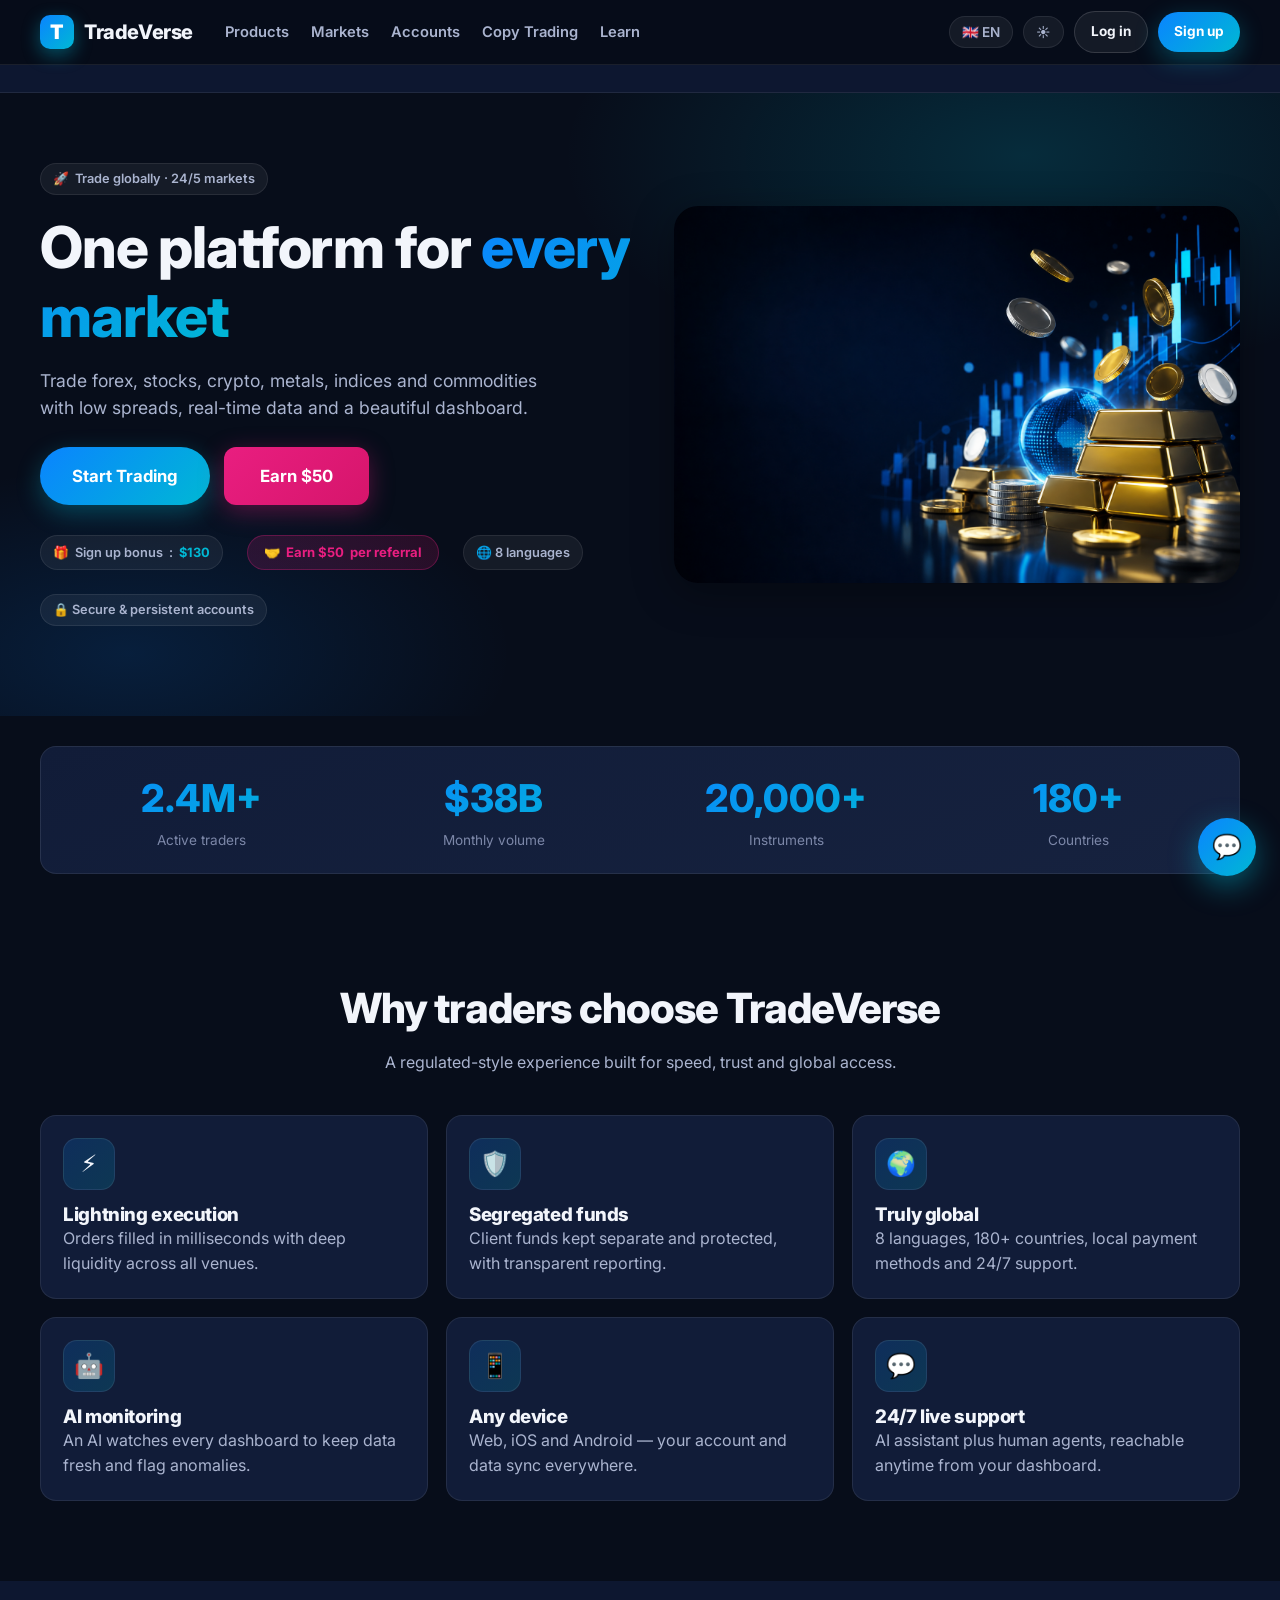
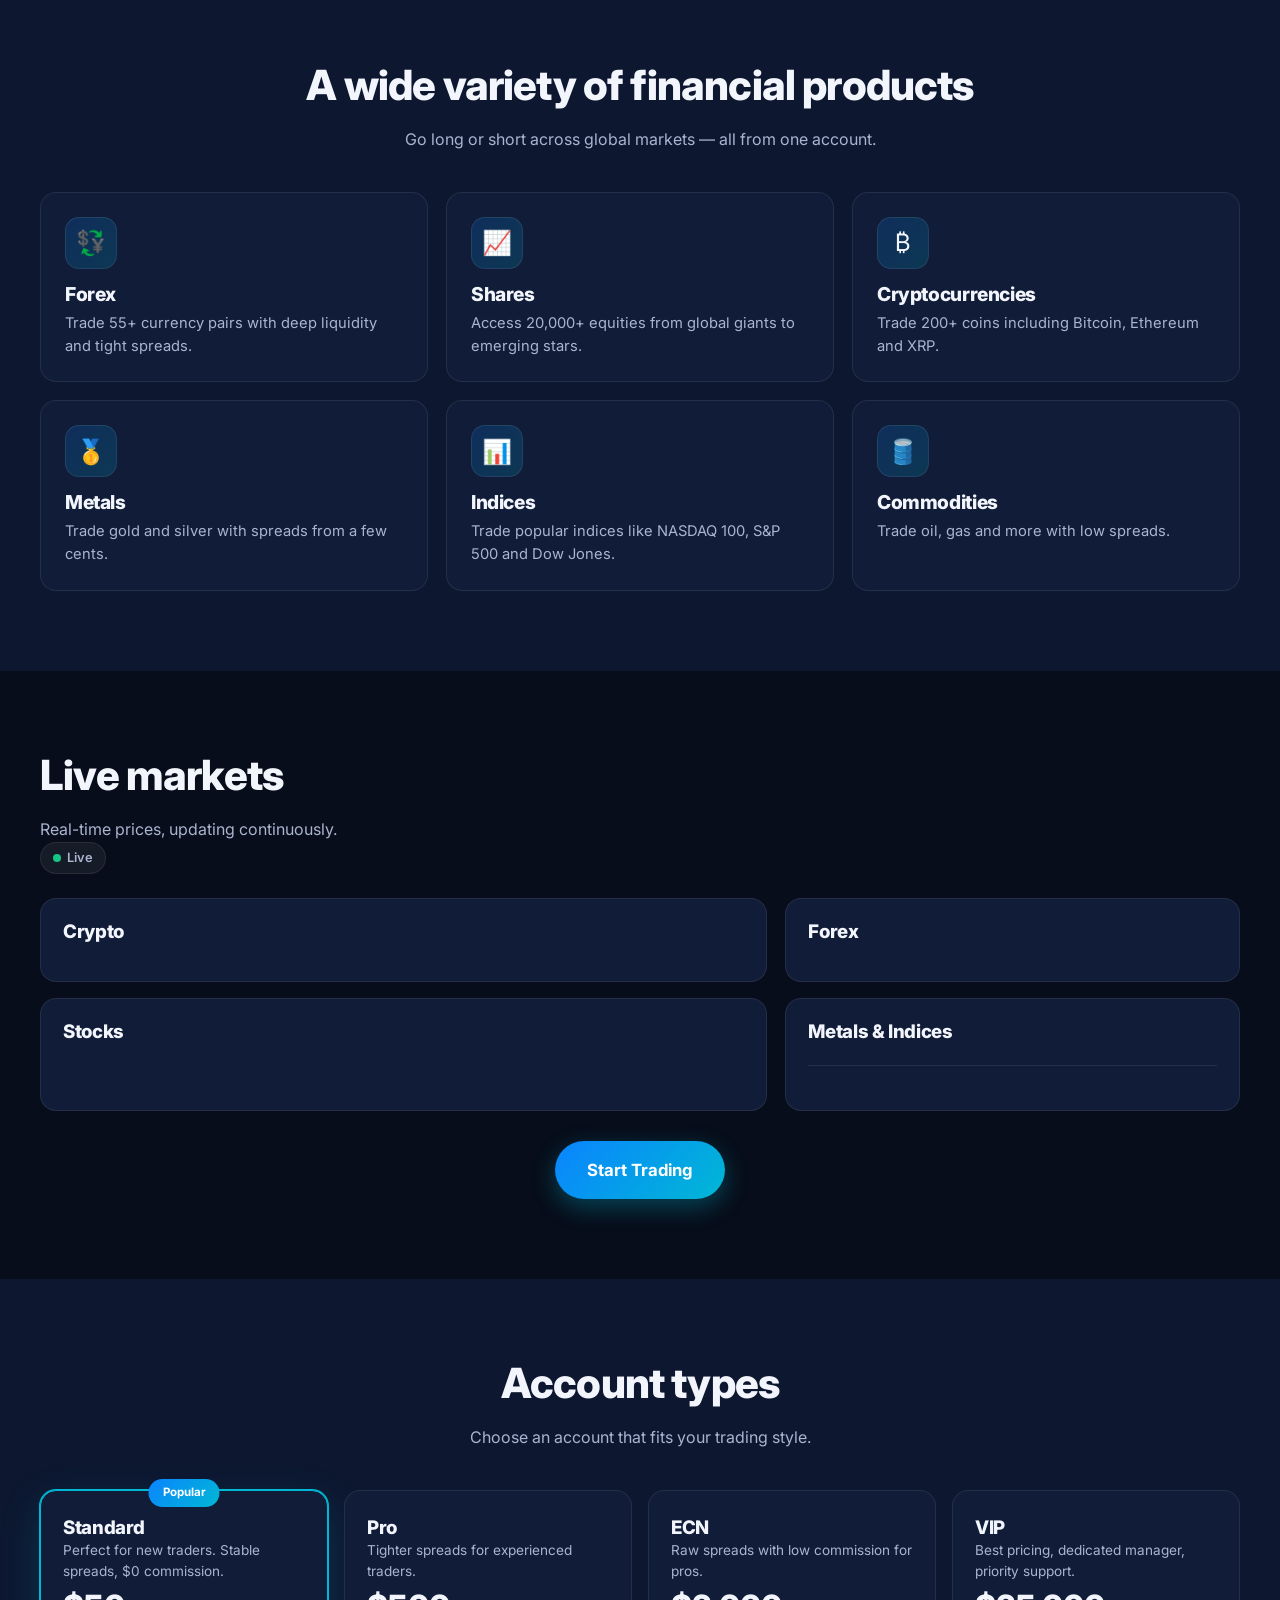
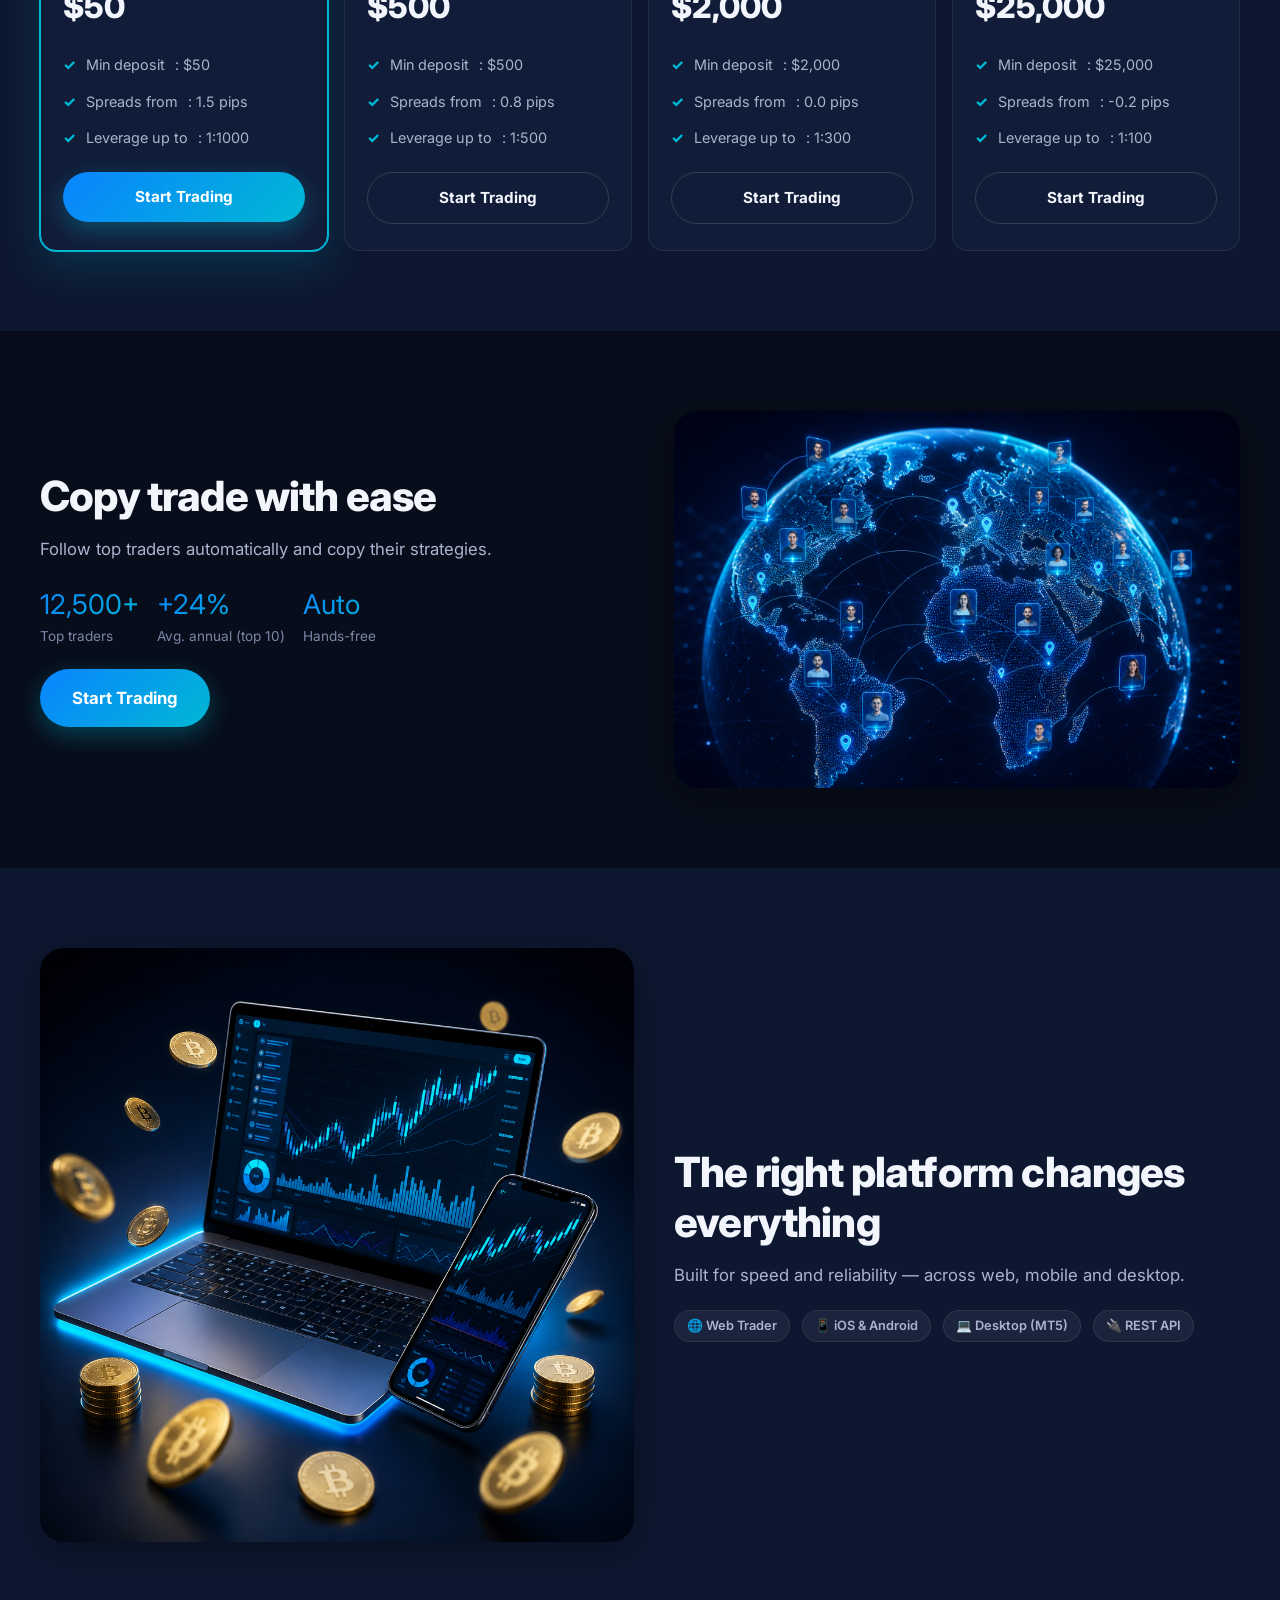
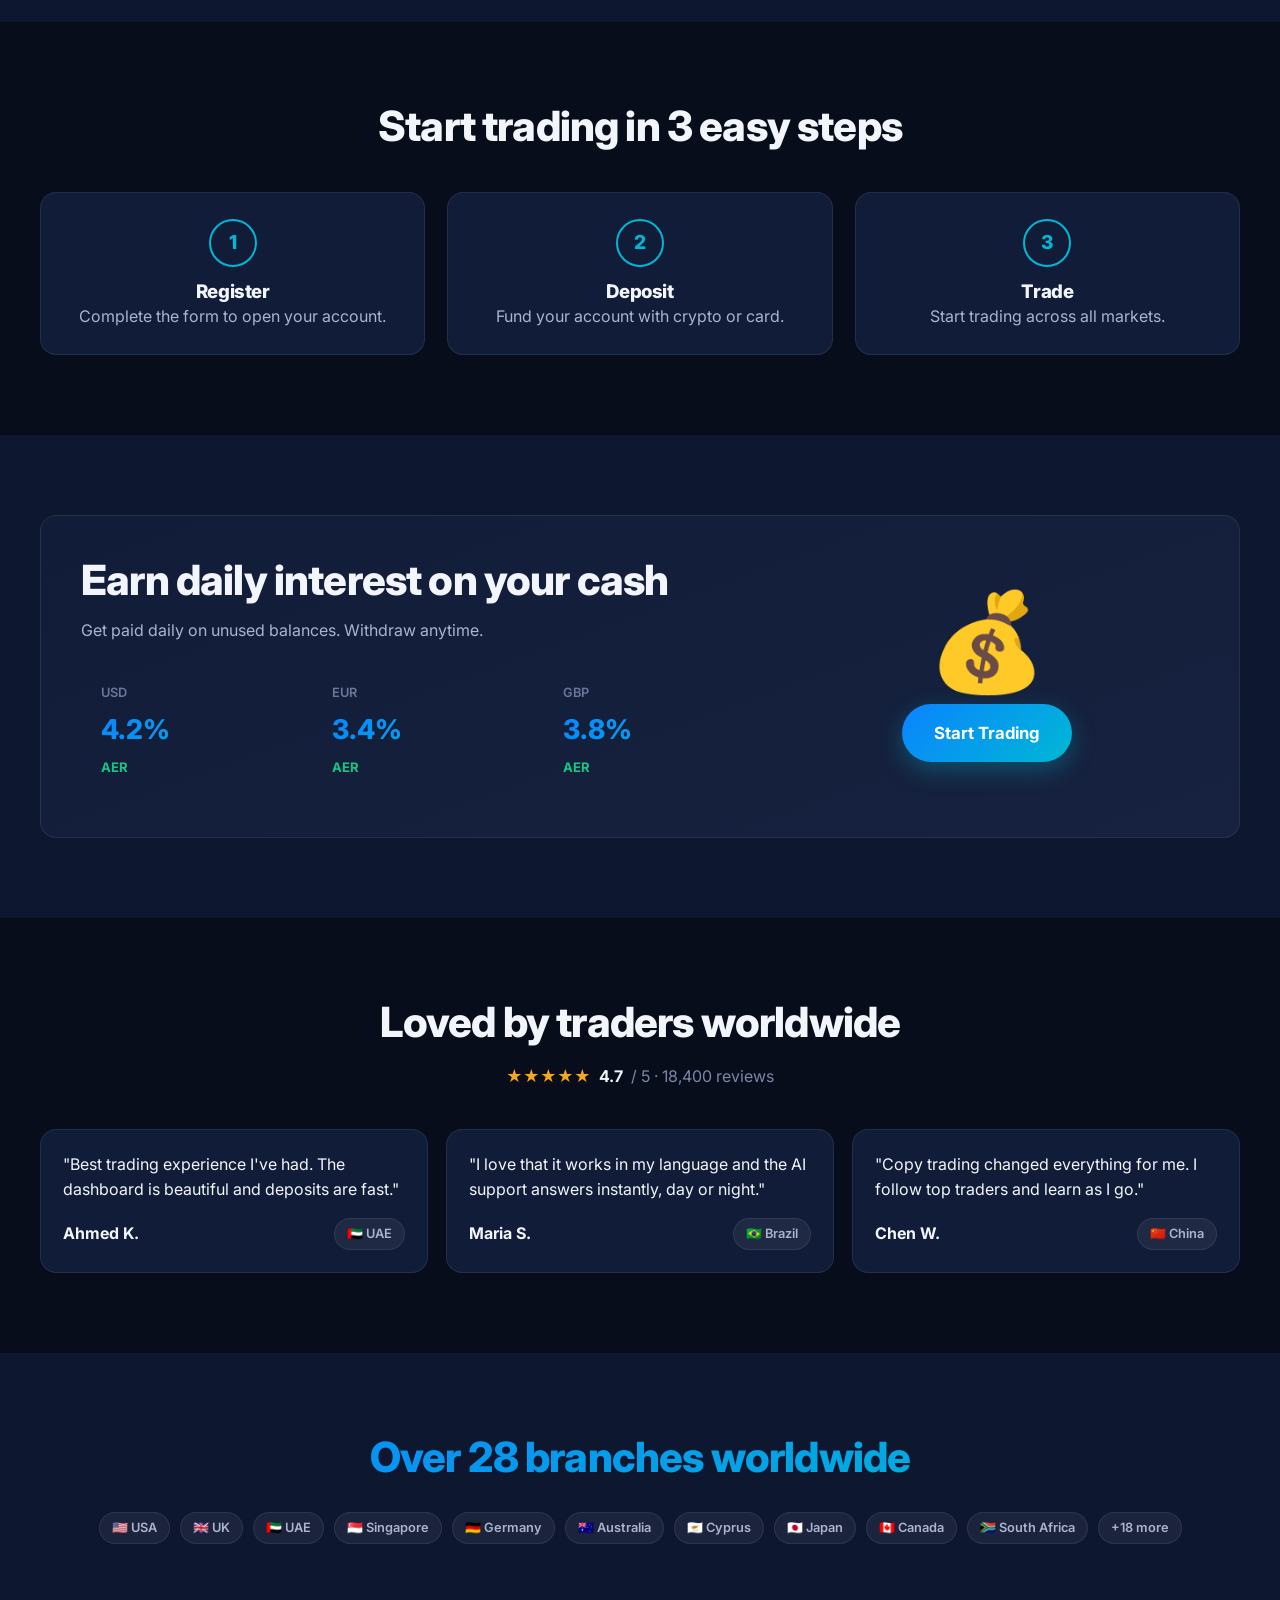
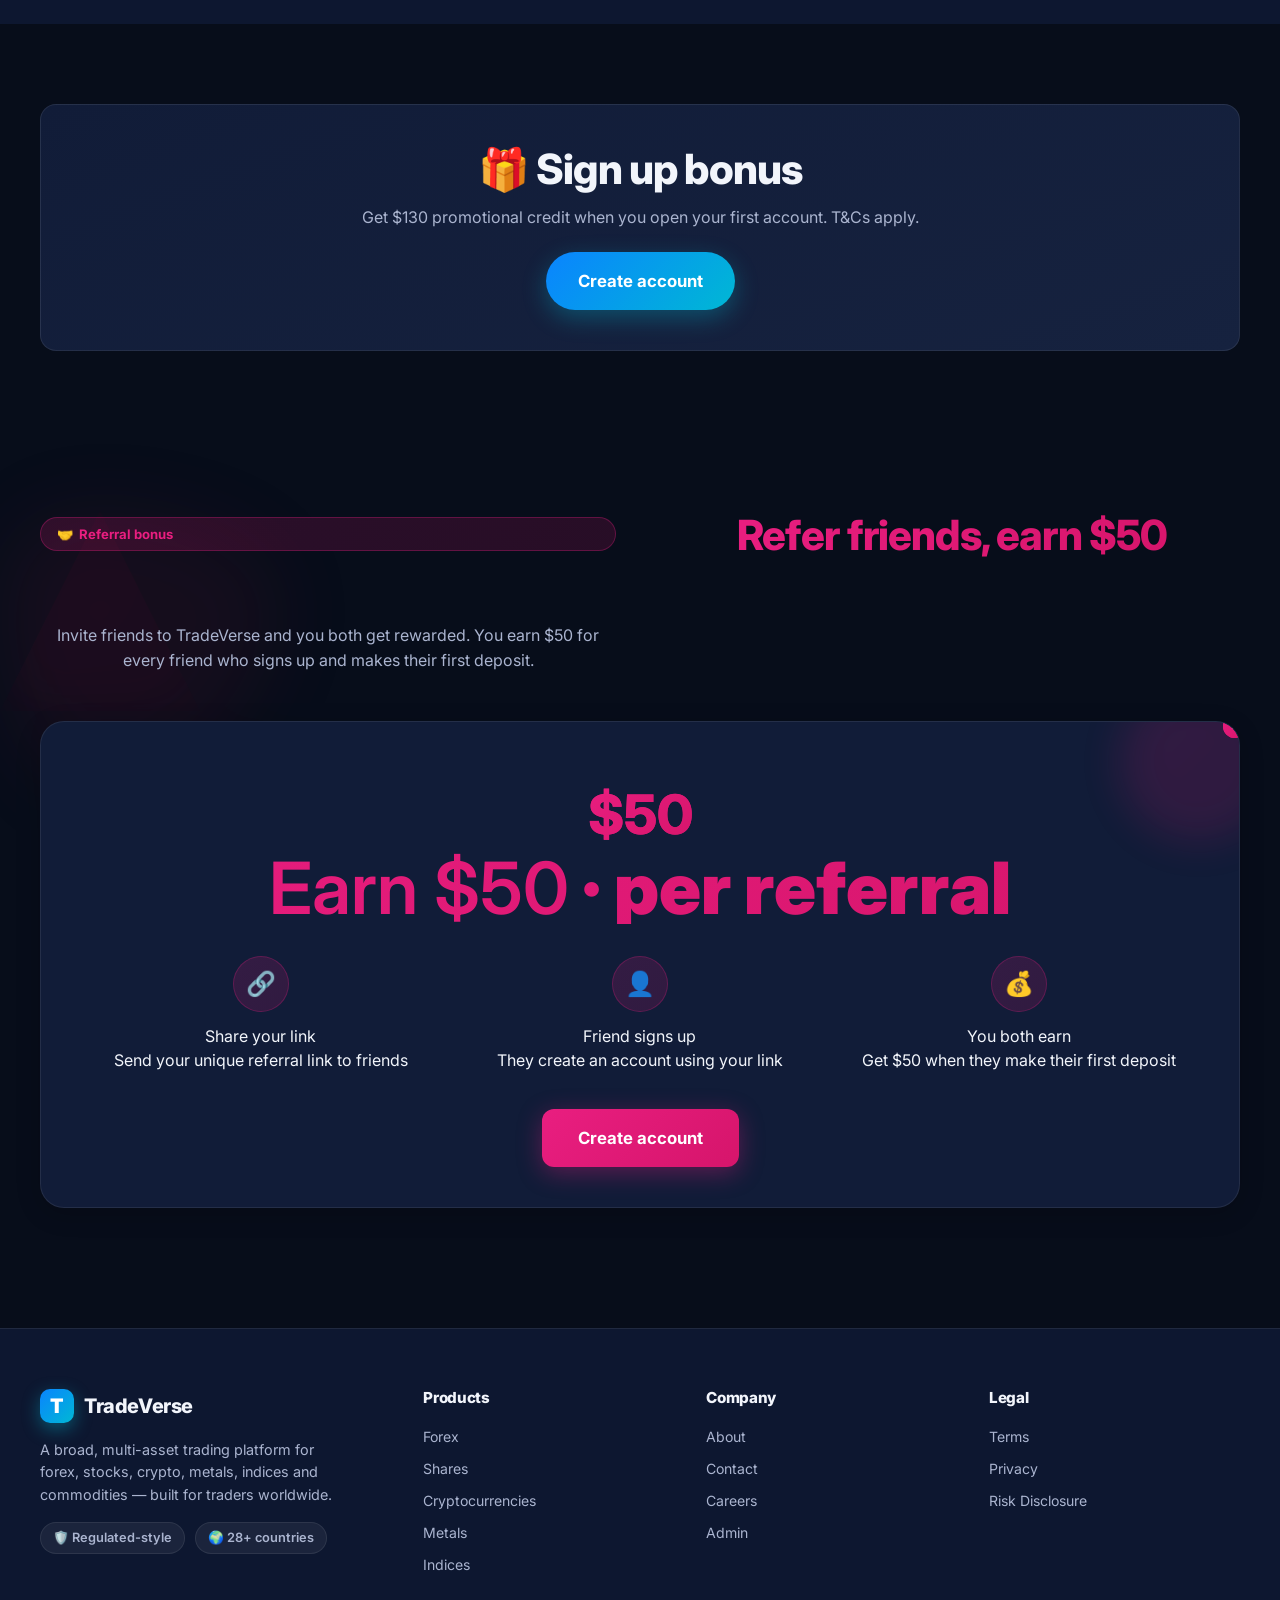
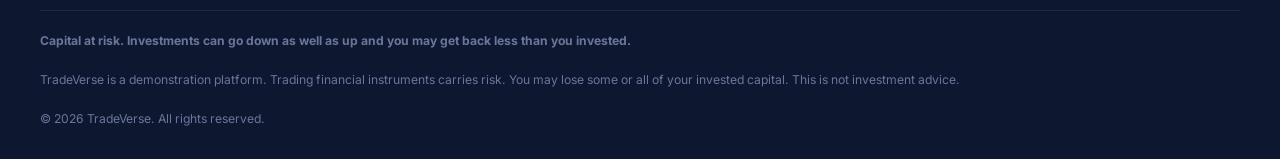
==== index.html @ 34b25c46 "Initial commit: TradeVerse trading & investment platform - Multi-asset trading platform: Forex, Stoc" ====
<!DOCTYPE html>
<html lang="en" data-theme="dark">
<head>
<meta charset="UTF-8">
<meta name="viewport" content="width=device-width, initial-scale=1.0">
<title>TradeVerse — Trade Forex, Stocks, Crypto & More Worldwide</title>
<meta name="description" content="TradeVerse is a broad multi-asset trading platform: forex, stocks, crypto, metals, indices and commodities. Low spreads, real-time data, multi-language, global access.">
<link rel="preconnect" href="https://fonts.googleapis.com">
<link href="https://fonts.googleapis.com/css2?family=Inter:wght@400;600;700;800&display=swap" rel="stylesheet">
<link rel="stylesheet" href="css/theme.css">
<script src="https://sites.super.myninja.ai/_assets/ninja-daytona-script.js"></script>
</head>
<body>
<div id="nav"></div>
<div id="ticker"></div>

<!-- HERO -->
<section class="hero">
  <div class="hero-bg-glow"></div>
  <div class="container hero-grid">
    <div class="fade-up">
      <span class="chip mb" style="margin-bottom:18px">🚀 <span data-i18n="hero_badge">Trade globally · 24/5 markets</span></span>
      <h1 class="h1" style="margin-bottom:16px"><span data-i18n="hero_title">One platform for</span> <span class="grad-text" data-i18n="hero_title2">every market</span></h1>
      <p class="text-2" style="font-size:1.1rem;max-width:520px;margin-bottom:26px" data-i18n="hero_sub">Trade forex, stocks, crypto, metals, indices and commodities with low spreads, real-time data and a beautiful dashboard.</p>
      <div class="flex gap" style="gap:14px;flex-wrap:wrap">
        <a href="signup.html" class="btn btn-primary btn-lg" data-i18n="hero_cta">Start Trading</a>
        <a href="#referral" class="btn btn-pink btn-lg" data-i18n="ref_earn">Earn $50</a>
      </div>
      <div class="flex gap mt-lg" style="gap:24px;flex-wrap:wrap">
        <span class="chip">🎁 <span data-i18n="signup_bonus">Sign up bonus</span>: <strong class="accent">$130</strong></span>
        <span class="pink-chip">🤝 <span data-i18n="ref_earn">Earn $50</span> <span data-i18n="ref_per_referral">per referral</span></span>
        <span class="chip">🌐 8 languages</span>
        <span class="chip">🔒 Secure & persistent accounts</span>
      </div>
    </div>
    <div class="hero-img fade-up"><img src="assets/images/hero-3d.png" alt="TradeVerse 3D financial assets"></div>
  </div>
</section>

<!-- STATS -->
<section style="padding:30px 0">
  <div class="container">
    <div class="card card-grad stat-strip">
      <div class="stat"><div class="num grad-text">2.4M+</div><div class="lbl" data-i18n="stat_users">Active traders</div></div>
      <div class="stat"><div class="num grad-text">$38B</div><div class="lbl" data-i18n="stat_volume">Monthly volume</div></div>
      <div class="stat"><div class="num grad-text">20,000+</div><div class="lbl" data-i18n="stat_pairs">Instruments</div></div>
      <div class="stat"><div class="num grad-text">180+</div><div class="lbl" data-i18n="stat_countries">Countries</div></div>
    </div>
  </div>
</section>

<!-- WHY -->
<section class="section" id="why">
  <div class="container">
    <div class="center mb" style="margin-bottom:40px">
      <h2 class="h2" data-i18n="why_title">Why traders choose TradeVerse</h2>
      <p class="text-2 mt" data-i18n="why_sub">A regulated-style experience built for speed, trust and global access.</p>
    </div>
    <div class="products">
      <div class="card card-hover"><div class="product-icon">⚡</div><h3>Lightning execution</h3><p class="text-2">Orders filled in milliseconds with deep liquidity across all venues.</p></div>
      <div class="card card-hover"><div class="product-icon">🛡️</div><h3>Segregated funds</h3><p class="text-2">Client funds kept separate and protected, with transparent reporting.</p></div>
      <div class="card card-hover"><div class="product-icon">🌍</div><h3>Truly global</h3><p class="text-2">8 languages, 180+ countries, local payment methods and 24/7 support.</p></div>
      <div class="card card-hover"><div class="product-icon">🤖</div><h3>AI monitoring</h3><p class="text-2">An AI watches every dashboard to keep data fresh and flag anomalies.</p></div>
      <div class="card card-hover"><div class="product-icon">📱</div><h3>Any device</h3><p class="text-2">Web, iOS and Android — your account and data sync everywhere.</p></div>
      <div class="card card-hover"><div class="product-icon">💬</div><h3>24/7 live support</h3><p class="text-2">AI assistant plus human agents, reachable anytime from your dashboard.</p></div>
    </div>
  </div>
</section>

<!-- PRODUCTS -->
<section class="section" id="products" style="background:var(--bg-2)">
  <div class="container">
    <div class="center mb" style="margin-bottom:40px">
      <h2 class="h2" data-i18n="p_title">A wide variety of financial products</h2>
      <p class="text-2 mt" data-i18n="p_sub">Go long or short across global markets — all from one account.</p>
    </div>
    <div class="products">
      <div class="card product-card card-hover"><div class="product-icon">💱</div><h3 data-i18n="p_forex">Forex</h3><p class="text-2" data-i18n="p_forex_d">Trade 55+ currency pairs with deep liquidity and tight spreads.</p></div>
      <div class="card product-card card-hover"><div class="product-icon">📈</div><h3 data-i18n="p_stocks">Shares</h3><p class="text-2" data-i18n="p_stocks_d">Access 20,000+ equities from global giants to emerging stars.</p></div>
      <div class="card product-card card-hover"><div class="product-icon">₿</div><h3 data-i18n="p_crypto">Cryptocurrencies</h3><p class="text-2" data-i18n="p_crypto_d">Trade 200+ coins including Bitcoin, Ethereum and XRP.</p></div>
      <div class="card product-card card-hover"><div class="product-icon">🥇</div><h3 data-i18n="p_metals">Metals</h3><p class="text-2" data-i18n="p_metals_d">Trade gold and silver with spreads from a few cents.</p></div>
      <div class="card product-card card-hover"><div class="product-icon">📊</div><h3 data-i18n="p_indices">Indices</h3><p class="text-2" data-i18n="p_indices_d">Trade popular indices like NASDAQ 100, S&P 500 and Dow Jones.</p></div>
      <div class="card product-card card-hover"><div class="product-icon">🛢️</div><h3 data-i18n="p_commodities">Commodities</h3><p class="text-2" data-i18n="p_commodities_d">Trade oil, gas and more with low spreads.</p></div>
    </div>
  </div>
</section>

<!-- MARKETS (live watch) -->
<section class="section" id="markets">
  <div class="container">
    <div class="between mb" style="margin-bottom:24px">
      <div><h2 class="h2">Live markets</h2><p class="text-2 mt">Real-time prices, updating continuously.</p></div>
      <span class="chip"><span class="dot dot-up"></span> Live</span>
    </div>
    <div class="dash-grid-2">
      <div class="card">
        <h3 class="mb">Crypto</h3>
        <div data-watch="crypto"></div>
      </div>
      <div class="card">
        <h3 class="mb">Forex</h3>
        <div data-watch="forex"></div>
      </div>
    </div>
    <div class="dash-grid-2 mt">
      <div class="card">
        <h3 class="mb">Stocks</h3>
        <div data-watch="stocks"></div>
      </div>
      <div class="card">
        <h3 class="mb">Metals & Indices</h3>
        <div data-watch="metals"></div>
        <div class="divider"></div>
        <div data-watch="indices"></div>
      </div>
    </div>
    <div class="center mt-lg"><a href="signup.html" class="btn btn-primary btn-lg" data-i18n="hero_cta">Start Trading</a></div>
  </div>
</section>

<!-- ACCOUNTS -->
<section class="section" id="accounts" style="background:var(--bg-2)">
  <div class="container">
    <div class="center mb" style="margin-bottom:40px">
      <h2 class="h2" data-i18n="acct_title">Account types</h2>
      <p class="text-2 mt" data-i18n="acct_sub">Choose an account that fits your trading style.</p>
    </div>
    <div class="acct-grid">
      <div class="card acct-card feat">
        <div class="acct-tag">Popular</div>
        <h3 data-i18n="acct_std">Standard</h3>
        <p class="text-2" style="font-size:.85rem" data-i18n="acct_std_d">Perfect for new traders. Stable spreads, $0 commission.</p>
        <div class="price">$50</div>
        <ul>
          <li><span data-i18n="acct_min">Min deposit</span>: $50</li>
          <li><span data-i18n="acct_spread">Spreads from</span>: 1.5 pips</li>
          <li><span data-i18n="acct_leverage">Leverage up to</span>: 1:1000</li>
        </ul>
        <a href="signup.html" class="btn btn-primary btn-block" data-i18n="hero_cta">Start Trading</a>
      </div>
      <div class="card acct-card">
        <h3 data-i18n="acct_pro">Pro</h3>
        <p class="text-2" style="font-size:.85rem" data-i18n="acct_pro_d">Tighter spreads for experienced traders.</p>
        <div class="price">$500</div>
        <ul>
          <li><span data-i18n="acct_min">Min deposit</span>: $500</li>
          <li><span data-i18n="acct_spread">Spreads from</span>: 0.8 pips</li>
          <li><span data-i18n="acct_leverage">Leverage up to</span>: 1:500</li>
        </ul>
        <a href="signup.html" class="btn btn-outline btn-block" data-i18n="hero_cta">Start Trading</a>
      </div>
      <div class="card acct-card">
        <h3 data-i18n="acct_ecn">ECN</h3>
        <p class="text-2" style="font-size:.85rem" data-i18n="acct_ecn_d">Raw spreads with low commission for pros.</p>
        <div class="price">$2,000</div>
        <ul>
          <li><span data-i18n="acct_min">Min deposit</span>: $2,000</li>
          <li><span data-i18n="acct_spread">Spreads from</span>: 0.0 pips</li>
          <li><span data-i18n="acct_leverage">Leverage up to</span>: 1:300</li>
        </ul>
        <a href="signup.html" class="btn btn-outline btn-block" data-i18n="hero_cta">Start Trading</a>
      </div>
      <div class="card acct-card">
        <h3 data-i18n="acct_vip">VIP</h3>
        <p class="text-2" style="font-size:.85rem" data-i18n="acct_vip_d">Best pricing, dedicated manager, priority support.</p>
        <div class="price">$25,000</div>
        <ul>
          <li><span data-i18n="acct_min">Min deposit</span>: $25,000</li>
          <li><span data-i18n="acct_spread">Spreads from</span>: -0.2 pips</li>
          <li><span data-i18n="acct_leverage">Leverage up to</span>: 1:100</li>
        </ul>
        <a href="signup.html" class="btn btn-outline btn-block" data-i18n="hero_cta">Start Trading</a>
      </div>
    </div>
  </div>
</section>

<!-- COPY TRADING -->
<section class="section" id="copy">
  <div class="container hero-grid" style="align-items:center">
    <div class="fade-up">
      <h2 class="h2" style="margin-bottom:14px"><span data-i18n="copy_title">Copy trade with ease</span></h2>
      <p class="text-2" style="font-size:1.05rem;margin-bottom:22px" data-i18n="copy_sub">Follow top traders automatically and copy their strategies.</p>
      <div class="flex gap" style="gap:18px;flex-wrap:wrap;margin-bottom:22px">
        <div><div class="h3 grad-text">12,500+</div><div class="muted" style="font-size:.85rem">Top traders</div></div>
        <div><div class="h3 grad-text">+24%</div><div class="muted" style="font-size:.85rem">Avg. annual (top 10)</div></div>
        <div><div class="h3 grad-text">Auto</div><div class="muted" style="font-size:.85rem">Hands-free</div></div>
      </div>
      <a href="signup.html" class="btn btn-primary btn-lg" data-i18n="hero_cta">Start Trading</a>
    </div>
    <div class="hero-img fade-up"><img src="assets/images/globe-3d.png" alt="Copy trading worldwide"></div>
  </div>
</section>

<!-- PLATFORMS -->
<section class="section" style="background:var(--bg-2)">
  <div class="container hero-grid" style="align-items:center">
    <div class="hero-img"><img src="assets/images/platforms-3d.png" alt="Platforms"></div>
    <div class="fade-up">
      <h2 class="h2" style="margin-bottom:14px"><span data-i18n="plat_title">The right platform changes everything</span></h2>
      <p class="text-2" style="font-size:1.05rem;margin-bottom:22px" data-i18n="plat_sub">Built for speed and reliability — across web, mobile and desktop.</p>
      <div class="flex gap" style="gap:12px;flex-wrap:wrap">
        <span class="chip">🌐 Web Trader</span>
        <span class="chip">📱 iOS & Android</span>
        <span class="chip">💻 Desktop (MT5)</span>
        <span class="chip">🔌 REST API</span>
      </div>
    </div>
  </div>
</section>

<!-- STEPS -->
<section class="section" id="learn">
  <div class="container">
    <div class="center mb" style="margin-bottom:40px">
      <h2 class="h2"><span data-i18n="steps_title">Start trading in 3 easy steps</span></h2>
    </div>
    <div class="steps">
      <div class="card step"><div class="step-num">1</div><h3 data-i18n="step1">Register</h3><p class="text-2" data-i18n="step1_d">Complete the form to open your account.</p></div>
      <div class="card step"><div class="step-num">2</div><h3 data-i18n="step2">Deposit</h3><p class="text-2" data-i18n="step2_d">Fund your account with crypto or card.</p></div>
      <div class="card step"><div class="step-num">3</div><h3 data-i18n="step3">Trade</h3><p class="text-2" data-i18n="step3_d">Start trading across all markets.</p></div>
    </div>
  </div>
</section>

<!-- EARN -->
<section class="section" style="background:var(--bg-2)">
  <div class="container">
    <div class="card card-grad" style="padding:40px">
      <div class="dash-grid-2" style="align-items:center">
        <div>
          <h2 class="h2" style="margin-bottom:12px" data-i18n="earn_title">Earn daily interest on your cash</h2>
          <p class="text-2" style="margin-bottom:20px" data-i18n="earn_sub">Get paid daily on unused balances. Withdraw anytime.</p>
          <div class="kpi-grid" style="grid-template-columns:repeat(3,1fr)">
            <div class="kpi"><div class="lbl">USD</div><div class="val grad-text">4.2%</div><div class="chg badge-up">AER</div></div>
            <div class="kpi"><div class="lbl">EUR</div><div class="val grad-text">3.4%</div><div class="chg badge-up">AER</div></div>
            <div class="kpi"><div class="lbl">GBP</div><div class="val grad-text">3.8%</div><div class="chg badge-up">AER</div></div>
          </div>
        </div>
        <div style="text-align:center"><div style="font-size:6rem;line-height:1">💰</div><a href="signup.html" class="btn btn-primary btn-lg mt" data-i18n="hero_cta">Start Trading</a></div>
      </div>
    </div>
  </div>
</section>

<!-- TESTIMONIALS -->
<section class="section">
  <div class="container">
    <div class="center mb" style="margin-bottom:40px">
      <h2 class="h2" data-i18n="testi_title">Loved by traders worldwide</h2>
      <div class="mt flex gap" style="gap:8px;justify-content:center"><span style="color:var(--warn)">★★★★★</span><strong>4.7</strong><span class="muted">/ 5 · 18,400 reviews</span></div>
    </div>
    <div class="products">
      <div class="card"><p>"Best trading experience I've had. The dashboard is beautiful and deposits are fast."</p><div class="flex between mt"><strong>Ahmed K.</strong><span class="chip">🇦🇪 UAE</span></div></div>
      <div class="card"><p>"I love that it works in my language and the AI support answers instantly, day or night."</p><div class="flex between mt"><strong>Maria S.</strong><span class="chip">🇧🇷 Brazil</span></div></div>
      <div class="card"><p>"Copy trading changed everything for me. I follow top traders and learn as I go."</p><div class="flex between mt"><strong>Chen W.</strong><span class="chip">🇨🇳 China</span></div></div>
    </div>
  </div>
</section>

<!-- GLOBAL -->
<section class="section" style="background:var(--bg-2);text-align:center">
  <div class="container">
    <h2 class="h2 grad-text" data-i18n="global_title">Over 28 branches worldwide</h2>
    <div class="flex gap mt-lg" style="gap:10px;justify-content:center;flex-wrap:wrap">
      <span class="chip">🇺🇸 USA</span><span class="chip">🇬🇧 UK</span><span class="chip">🇦🇪 UAE</span><span class="chip">🇸🇬 Singapore</span><span class="chip">🇩🇪 Germany</span><span class="chip">🇦🇺 Australia</span><span class="chip">🇨🇾 Cyprus</span><span class="chip">🇯🇵 Japan</span><span class="chip">🇨🇦 Canada</span><span class="chip">🇿🇦 South Africa</span><span class="chip">+18 more</span>
    </div>
  </div>
</section>

<!-- BONUS BANNER -->
<section class="section">
  <div class="container">
    <div class="card card-grad" style="padding:40px;text-align:center">
      <h2 class="h2" style="margin-bottom:10px">🎁 <span data-i18n="signup_bonus">Sign up bonus</span></h2>
      <p class="text-2" style="max-width:560px;margin:0 auto 22px" data-i18n="bonus_desc">Get $130 promotional credit when you open your first account. T&Cs apply.</p>
      <a href="signup.html" class="btn btn-primary btn-lg" data-i18n="signup_btn">Create account</a>
    </div>
  </div>
</section>

<!-- REFERRAL PROGRAM ($50 bonus) -->
<section class="section referral-section" id="referral">
  <div class="maroon-shape"></div>
  <div class="maroon-shape-2"></div>
  <div class="container" style="position:relative;z-index:2">
    <div class="referral-hero" style="text-align:center;margin-bottom:48px">
      <span class="pink-chip mb" style="margin-bottom:18px">🤝 <span data-i18n="ref_bonus">Referral bonus</span></span>
      <h2 class="h2" style="margin-bottom:14px"><span class="pink-grad-text" data-i18n="ref_title">Refer friends, earn $50</span></h2>
      <p class="text-2" style="max-width:620px;margin:0 auto" data-i18n="ref_sub">Invite friends to TradeVerse and you both get rewarded. You earn $50 for every friend who signs up and makes their first deposit.</p>
    </div>

    <div class="referral-card-big pink-card">
      <div class="referral-amount">
        <span class="pink-grad-text" style="font-size:3.4rem;font-weight:800;line-height:1">$50</span>
        <div style="margin-top:8px"><span class="pink-text" style="font-weight:600" data-i18n="ref_earn">Earn $50</span> · <span data-i18n="ref_per_referral">per referral</span></div>
      </div>
      <div class="referral-steps">
        <div class="referral-step">
          <div class="referral-step-icon">🔗</div>
          <div class="referral-step-num">1</div>
          <div class="referral-step-title" data-i18n="ref_step1">Share your link</div>
          <div class="referral-step-desc" data-i18n="ref_step1d">Send your unique referral link to friends</div>
        </div>
        <div class="referral-step">
          <div class="referral-step-icon">👤</div>
          <div class="referral-step-num">2</div>
          <div class="referral-step-title" data-i18n="ref_step2">Friend signs up</div>
          <div class="referral-step-desc" data-i18n="ref_step2d">They create an account using your link</div>
        </div>
        <div class="referral-step">
          <div class="referral-step-icon">💰</div>
          <div class="referral-step-num">3</div>
          <div class="referral-step-title" data-i18n="ref_step3">You both earn</div>
          <div class="referral-step-desc" data-i18n="ref_step3d">Get $50 when they make their first deposit</div>
        </div>
      </div>
      <div style="text-align:center;margin-top:36px">
        <a href="signup.html" class="btn btn-pink btn-lg" data-i18n="signup_btn">Create account</a>
      </div>
    </div>
  </div>
</section>

<div id="footer"></div>
<div id="chat"></div>

<script src="js/i18n.js"></script>
<script src="js/store.js"></script>
<script src="js/market.js"></script>
<script src="js/components.js"></script>
<script>
document.getElementById('nav').innerHTML = navHTML();
document.getElementById('ticker').innerHTML = tickerHTML();
document.getElementById('footer').innerHTML = footerHTML();
document.getElementById('chat').innerHTML = chatWidgetHTML();
bootPage();
</script>
</body>
</html>
---- css/theme.css ----
/* =====================================================================
   TradeVerse — Global Theme & Design System
   Dual theme (dark navy / light), blue-cyan accents, fintech aesthetic
   ===================================================================== */

:root {
  /* Brand accent — primary cyan/blue */
  --accent: #00b8d4;
  --accent-2: #0a84ff;
  --accent-grad: linear-gradient(135deg, #0a84ff 0%, #00b8d4 100%);
  --accent-grad-soft: linear-gradient(135deg, rgba(10,132,255,.18), rgba(0,184,212,.18));

  /* Pink/magenta accent — OANDA TMS inspired */
  --pink: #e91e80;
  --pink-2: #d6156b;
  --pink-grad: linear-gradient(135deg, #e91e80 0%, #d6156b 100%);
  --pink-grad-soft: linear-gradient(135deg, rgba(233,30,128,.16), rgba(214,21,107,.16));

  /* Maroon/burgundy accent — geometric shapes inspired */
  --maroon: #8b1a3d;
  --maroon-2: #6d122e;
  --maroon-grad: linear-gradient(135deg, #8b1a3d 0%, #6d122e 100%);

  /* Status */
  --up: #16c784;
  --down: #ea3943;
  --warn: #f5a623;

  /* Radii & shadow */
  --r-sm: 10px;
  --r: 16px;
  --r-lg: 24px;
  --shadow: 0 10px 40px rgba(0,0,0,.35);
  --shadow-soft: 0 6px 24px rgba(0,0,0,.18);

  /* Font */
  --font: 'Inter', 'Segoe UI', system-ui, -apple-system, 'Helvetica Neue', Arial, sans-serif;
}

/* ---------- DARK (default) ---------- */
:root, [data-theme="dark"] {
  --bg: #070d1a;
  --bg-2: #0d1730;
  --bg-3: #131f3d;
  --card: #111c38;
  --card-2: #16223f;
  --elev: #1a2747;
  --border: rgba(255,255,255,.08);
  --border-2: rgba(255,255,255,.14);
  --text: #f2f5fb;
  --text-2: #aab4cf;
  --text-3: #6b769a;
  --muted: #7c87a8;
  --chip: rgba(255,255,255,.06);
  --glass: rgba(17,28,56,.7);
  --nav-bg: rgba(7,13,26,.82);
}

/* ---------- LIGHT ---------- */
[data-theme="light"] {
  --bg: #f4f7fc;
  --bg-2: #ffffff;
  --bg-3: #eef3fb;
  --card: #ffffff;
  --card-2: #f7faff;
  --elev: #ffffff;
  --border: rgba(15,23,42,.10);
  --border-2: rgba(15,23,42,.16);
  --text: #0b1a36;
  --text-2: #46587e;
  --text-3: #8190b0;
  --muted: #9aa7c4;
  --chip: rgba(15,23,42,.05);
  --glass: rgba(255,255,255,.8);
  --nav-bg: rgba(255,255,255,.85);
  --shadow: 0 10px 40px rgba(15,23,42,.12);
  --shadow-soft: 0 6px 20px rgba(15,23,42,.08);
}

* { box-sizing: border-box; margin: 0; padding: 0; }

html { scroll-behavior: smooth; }

body {
  font-family: var(--font);
  background: var(--bg);
  color: var(--text);
  line-height: 1.55;
  -webkit-font-smoothing: antialiased;
  transition: background .3s ease, color .3s ease;
  overflow-x: hidden;
}

a { color: inherit; text-decoration: none; }
img { max-width: 100%; display: block; }
button { font-family: inherit; cursor: pointer; border: none; background: none; color: inherit; }
input, select, textarea { font-family: inherit; }

/* ---------- Layout helpers ---------- */
.container { width: 100%; max-width: 1240px; margin: 0 auto; padding: 0 20px; }
.section { padding: 80px 0; }
.grid { display: grid; gap: 20px; }
.hidden { display: none !important; }
.center { text-align: center; }

/* ---------- Typography ---------- */
h1, h2, h3, h4 { line-height: 1.2; font-weight: 800; letter-spacing: -0.02em; }
.h1 { font-size: clamp(2.2rem, 5vw, 3.6rem); }
.h2 { font-size: clamp(1.8rem, 4vw, 2.6rem); }
.h3 { font-size: clamp(1.3rem, 2.5vw, 1.7rem); }
.muted { color: var(--muted); }
.text-2 { color: var(--text-2); }
.accent { color: var(--accent); }
.grad-text {
  background: var(--accent-grad);
  -webkit-background-clip: text; background-clip: text;
  -webkit-text-fill-color: transparent; color: transparent;
}

/* ---------- Buttons ---------- */
.btn {
  display: inline-flex; align-items: center; justify-content: center; gap: 8px;
  padding: 13px 24px; border-radius: 999px; font-weight: 700; font-size: .95rem;
  transition: transform .15s ease, box-shadow .2s ease, opacity .2s ease;
  white-space: nowrap;
}
.btn:active { transform: translateY(1px) scale(.99); }
.btn-primary { background: var(--accent-grad); color: #fff; box-shadow: 0 8px 24px rgba(0,184,212,.32); }
.btn-primary:hover { box-shadow: 0 10px 32px rgba(0,184,212,.5); }
.btn-ghost { background: var(--chip); color: var(--text); border: 1px solid var(--border-2); }
.btn-ghost:hover { background: var(--card-2); }
.btn-outline { background: transparent; color: var(--text); border: 1.5px solid var(--border-2); }
.btn-outline:hover { border-color: var(--accent); color: var(--accent); }
.btn-block { width: 100%; }
.btn-lg { padding: 16px 32px; font-size: 1.05rem; }
.btn-sm { padding: 9px 16px; font-size: .85rem; }

/* ---------- Cards ---------- */
.card {
  background: var(--card); border: 1px solid var(--border);
  border-radius: var(--r); padding: 22px;
  transition: transform .2s ease, border-color .2s ease, box-shadow .2s ease;
}
.card-hover:hover { transform: translateY(-4px); border-color: var(--border-2); box-shadow: var(--shadow); }
.card-grad { background: linear-gradient(160deg, var(--card), var(--card-2)); }

/* ---------- Chips / badges ---------- */
.chip {
  display: inline-flex; align-items: center; gap: 6px; padding: 5px 12px;
  border-radius: 999px; font-size: .8rem; font-weight: 600;
  background: var(--chip); border: 1px solid var(--border); color: var(--text-2);
}
.badge-up { color: var(--up); }
.badge-down { color: var(--down); }
.dot { width: 8px; height: 8px; border-radius: 50%; display: inline-block; }
.dot-up { background: var(--up); }
.dot-down { background: var(--down); }

/* ---------- Top nav ---------- */
.nav {
  position: sticky; top: 0; z-index: 100;
  background: var(--nav-bg); backdrop-filter: blur(14px);
  border-bottom: 1px solid var(--border);
}
.nav-inner { display: flex; align-items: center; gap: 18px; height: 64px; }
.brand { display: flex; align-items: center; gap: 10px; font-weight: 800; font-size: 1.25rem; letter-spacing: -.02em; }
.brand-mark {
  width: 34px; height: 34px; border-radius: 10px; background: var(--accent-grad);
  display: grid; place-items: center; color: #fff; font-weight: 900;
  box-shadow: 0 6px 18px rgba(0,184,212,.4);
}
.nav-links { display: flex; gap: 22px; margin-left: 14px; }
.nav-links a { color: var(--text-2); font-weight: 600; font-size: .92rem; transition: color .15s; }
.nav-links a:hover { color: var(--accent); }
.nav-right { margin-left: auto; display: flex; align-items: center; gap: 10px; }

/* selectors */
.selector {
  display: inline-flex; align-items: center; gap: 6px; padding: 7px 12px;
  border-radius: 999px; background: var(--chip); border: 1px solid var(--border);
  font-size: .85rem; font-weight: 600; color: var(--text-2); cursor: pointer;
}
.selector:hover { border-color: var(--border-2); }
.flag { width: 18px; height: 13px; border-radius: 2px; object-fit: cover; display: inline-block; }

/* theme toggle */
.toggle { width: 42px; height: 24px; border-radius: 999px; background: var(--chip); border: 1px solid var(--border); position: relative; transition: background .2s; }
.toggle::after { content: ''; position: absolute; top: 2px; left: 2px; width: 18px; height: 18px; border-radius: 50%; background: var(--accent-grad); transition: transform .2s; }
[data-theme="light"] .toggle::after { transform: translateX(18px); }

/* ---------- Live ticker ---------- */
.ticker-bar {
  background: var(--bg-2); border-bottom: 1px solid var(--border);
  overflow: hidden; white-space: nowrap; position: relative;
}
.ticker-track { display: inline-flex; gap: 36px; padding: 10px 0; animation: ticker 60s linear infinite; }
.ticker-item { display: inline-flex; align-items: center; gap: 8px; font-size: .82rem; font-weight: 600; color: var(--text-2); }
.ticker-item .sym { color: var(--text); }
@keyframes ticker { from { transform: translateX(0); } to { transform: translateX(-50%); } }

/* ---------- Hero ---------- */
.hero { position: relative; padding: 70px 0 90px; overflow: hidden; }
.hero-bg-glow {
  position: absolute; inset: 0; pointer-events: none;
  background: radial-gradient(60% 60% at 80% 10%, rgba(0,184,212,.18), transparent 60%),
              radial-gradient(50% 50% at 10% 90%, rgba(10,132,255,.15), transparent 60%);
}
.hero-grid { display: grid; grid-template-columns: 1.05fr 1fr; gap: 40px; align-items: center; }
.hero-img { position: relative; }
.hero-img img { border-radius: var(--r-lg); box-shadow: var(--shadow); }
@media (max-width: 880px) { .hero-grid { grid-template-columns: 1fr; } .hero-img { order: -1; } }

/* ---------- Stats strip ---------- */
.stat-strip { display: grid; grid-template-columns: repeat(4,1fr); gap: 16px; }
@media (max-width: 720px) { .stat-strip { grid-template-columns: repeat(2,1fr); } }
.stat { text-align: center; }
.stat .num { font-size: clamp(1.6rem,3vw,2.4rem); font-weight: 800; }
.stat .lbl { color: var(--muted); font-size: .85rem; margin-top: 2px; }

/* ---------- Products grid ---------- */
.products { display: grid; grid-template-columns: repeat(3,1fr); gap: 18px; }
@media (max-width: 900px) { .products { grid-template-columns: repeat(2,1fr); } }
@media (max-width: 600px) { .products { grid-template-columns: 1fr; } }
.product-card { padding: 24px; }
.product-icon { width: 52px; height: 52px; border-radius: 14px; display: grid; place-items: center; background: var(--accent-grad-soft); border: 1px solid var(--border); font-size: 1.5rem; margin-bottom: 14px; }
.product-card h3 { font-size: 1.2rem; margin-bottom: 6px; }
.product-card p { color: var(--text-2); font-size: .92rem; }

/* ---------- Account types ---------- */
.acct-grid { display: grid; grid-template-columns: repeat(4,1fr); gap: 16px; }
@media (max-width: 980px) { .acct-grid { grid-template-columns: repeat(2,1fr); } }
@media (max-width: 560px) { .acct-grid { grid-template-columns: 1fr; } }
.acct-card { padding: 26px 22px; position: relative; }
.acct-card.feat { border-color: var(--accent); box-shadow: 0 0 0 1px var(--accent), 0 14px 40px rgba(0,184,212,.18); }
.acct-card .price { font-size: 2rem; font-weight: 800; }
.acct-card ul { list-style: none; margin: 16px 0; }
.acct-card li { display: flex; gap: 10px; padding: 7px 0; color: var(--text-2); font-size: .9rem; }
.acct-card li::before { content: '✓'; color: var(--accent); font-weight: 800; }
.acct-tag { position: absolute; top: -12px; left: 50%; transform: translateX(-50%); background: var(--accent-grad); color: #fff; font-size: .72rem; font-weight: 700; padding: 5px 14px; border-radius: 999px; }

/* ---------- Steps ---------- */
.steps { display: grid; grid-template-columns: repeat(3,1fr); gap: 22px; }
@media (max-width: 800px) { .steps { grid-template-columns: 1fr; } }
.step { text-align: center; padding: 26px; }
.step-num { width: 48px; height: 48px; margin: 0 auto 14px; border-radius: 50%; border: 2px solid var(--accent); color: var(--accent); font-weight: 800; font-size: 1.2rem; display: grid; place-items: center; }

/* ---------- Footer ---------- */
.footer { background: var(--bg-2); border-top: 1px solid var(--border); padding: 60px 0 30px; margin-top: 40px; }
.footer-grid { display: grid; grid-template-columns: 1.4fr repeat(3,1fr); gap: 32px; }
@media (max-width: 820px) { .footer-grid { grid-template-columns: 1fr 1fr; } }
@media (max-width: 520px) { .footer-grid { grid-template-columns: 1fr; } }
.footer h4 { font-size: .95rem; margin-bottom: 14px; }
.footer a { display: block; color: var(--text-2); font-size: .88rem; padding: 5px 0; }
.footer a:hover { color: var(--accent); }
.disclaimer { font-size: .76rem; color: var(--text-3); border-top: 1px solid var(--border); margin-top: 30px; padding-top: 20px; line-height: 1.6; }

/* ---------- Auth ---------- */
.auth-wrap { min-height: calc(100vh - 64px); display: grid; place-items: center; padding: 40px 20px; }
.auth-card { width: 100%; max-width: 440px; padding: 36px; }
.field { margin-bottom: 16px; }
.field label { display: block; font-size: .85rem; font-weight: 600; margin-bottom: 7px; color: var(--text-2); }
.input {
  width: 100%; padding: 13px 16px; border-radius: var(--r-sm);
  background: var(--bg-3); border: 1px solid var(--border-2); color: var(--text);
  font-size: .95rem; transition: border-color .15s;
}
.input:focus { outline: none; border-color: var(--accent); }
.input::placeholder { color: var(--text-3); }

/* ---------- Dashboard shell ---------- */
.dash { display: grid; grid-template-columns: 248px 1fr; min-height: 100vh; background: var(--bg); }
@media (max-width: 900px) { .dash { grid-template-columns: 1fr; } .dash-side { display: none; position: fixed; top: 0; left: 0; width: 260px; z-index: 1000; box-shadow: 4px 0 30px rgba(0,0,0,.5); } .dash-side.open { display: block; } .dash-mobile-toggle { display: flex; } }
.dash-mobile-toggle { display: none; align-items: center; gap: 6px; background: var(--bg-2); border: 1px solid var(--border); color: var(--text); padding: 10px 16px; border-radius: 10px; font-size: .9rem; cursor: pointer; position: sticky; top: 0; z-index: 100; width: 100%; }
.dash-side { background: var(--bg-2); border-right: 1px solid var(--border); padding: 20px 16px; position: sticky; top: 0; height: 100vh; overflow-y: auto; }
.dash-main { padding: 24px 28px; max-width: 100%; overflow-x: hidden; }
.dash-topbar { display: flex; align-items: center; gap: 14px; margin-bottom: 22px; }
.side-brand { display: flex; align-items: center; gap: 10px; font-weight: 800; font-size: 1.15rem; padding: 6px 8px 18px; }
.side-nav a { display: flex; align-items: center; gap: 12px; padding: 11px 14px; border-radius: var(--r-sm); color: var(--text-2); font-weight: 600; font-size: .9rem; margin-bottom: 3px; transition: all .15s; }
.side-nav a:hover { background: var(--chip); color: var(--text); }
.side-nav a.active { background: var(--accent-grad-soft); color: var(--accent); border: 1px solid var(--border); }
.side-nav a .ic { width: 20px; text-align: center; }

/* dashboard cards */
.kpi-grid { display: grid; grid-template-columns: repeat(4,1fr); gap: 16px; }
@media (max-width: 1100px) { .kpi-grid { grid-template-columns: repeat(2,1fr); } }
.kpi { padding: 20px; }
.kpi .lbl { color: var(--text-3); font-size: .8rem; font-weight: 600; }
.kpi .val { font-size: 1.7rem; font-weight: 800; margin: 6px 0; }
.kpi .chg { font-size: .82rem; font-weight: 700; }

.dash-grid-2 { display: grid; grid-template-columns: 1.6fr 1fr; gap: 18px; }
@media (max-width: 1000px) { .dash-grid-2 { grid-template-columns: 1fr; } }

/* tables */
.tbl { width: 100%; border-collapse: collapse; }
.tbl th { text-align: left; font-size: .76rem; text-transform: uppercase; letter-spacing: .04em; color: var(--text-3); font-weight: 700; padding: 10px 12px; border-bottom: 1px solid var(--border); }
.tbl td { padding: 13px 12px; border-bottom: 1px solid var(--border); font-size: .9rem; }
.tbl tr:hover td { background: var(--chip); }
.tbl .sym { display: flex; align-items: center; gap: 10px; font-weight: 700; }
.coin { width: 26px; height: 26px; border-radius: 50%; background: var(--accent-grad-soft); display: grid; place-items: center; font-size: .7rem; font-weight: 800; color: var(--accent); border: 1px solid var(--border); }

/* watch list */
.watch-item { display: flex; align-items: center; justify-content: space-between; padding: 12px 0; border-bottom: 1px solid var(--border); }
.watch-item:last-child { border: none; }

/* support chat widget */
.chat-fab { position: fixed; bottom: 24px; right: 24px; width: 58px; height: 58px; border-radius: 50%; background: var(--accent-grad); color: #fff; display: grid; place-items: center; font-size: 1.5rem; box-shadow: 0 10px 30px rgba(0,184,212,.45); z-index: 200; cursor: pointer; }
.chat-panel { position: fixed; bottom: 96px; right: 24px; width: 360px; max-width: calc(100vw - 32px); height: 480px; max-height: calc(100vh - 140px); background: var(--card); border: 1px solid var(--border-2); border-radius: var(--r); box-shadow: var(--shadow); display: flex; flex-direction: column; z-index: 200; overflow: hidden; }
.chat-head { padding: 16px; background: var(--accent-grad); color: #fff; display: flex; align-items: center; gap: 10px; }
.chat-body { flex: 1; overflow-y: auto; padding: 16px; display: flex; flex-direction: column; gap: 10px; }
.chat-msg { max-width: 80%; padding: 10px 14px; border-radius: 14px; font-size: .88rem; line-height: 1.4; }
.chat-msg.bot { background: var(--chip); align-self: flex-start; border-bottom-left-radius: 4px; }
.chat-msg.me { background: var(--accent-grad); color: #fff; align-self: flex-end; border-bottom-right-radius: 4px; }
.chat-input { display: flex; gap: 8px; padding: 12px; border-top: 1px solid var(--border); }
.chat-input input { flex: 1; }

/* notifications */
.notif-item { display: flex; gap: 12px; padding: 14px; border-bottom: 1px solid var(--border); }
.notif-item:last-child { border: none; }
.notif-ic { width: 36px; height: 36px; border-radius: 10px; background: var(--accent-grad-soft); display: grid; place-items: center; flex-shrink: 0; }

/* toast */
.toast-wrap { position: fixed; top: 80px; right: 24px; z-index: 300; display: flex; flex-direction: column; gap: 10px; }
.toast { background: var(--card); border: 1px solid var(--border-2); border-left: 3px solid var(--accent); padding: 14px 18px; border-radius: var(--r-sm); box-shadow: var(--shadow); max-width: 340px; font-size: .88rem; animation: slideIn .25s ease; }
.toast.success { border-left-color: var(--up); }
.toast.warn { border-left-color: var(--warn); }
.toast.error { border-left-color: var(--down); }
@keyframes slideIn { from { opacity: 0; transform: translateX(20px); } to { opacity: 1; transform: translateX(0); } }

/* wallet/deposit */
.wallet-card { padding: 20px; }
.wallet-addr { font-family: 'Courier New', monospace; background: var(--bg-3); padding: 12px 14px; border-radius: var(--r-sm); border: 1px dashed var(--border-2); word-break: break-all; font-size: .85rem; cursor: pointer; }
.qr-box { width: 150px; height: 150px; margin: 14px auto; background: #fff; border-radius: var(--r-sm); display: grid; place-items: center; padding: 10px; }

/* admin extras */
.admin-kpi .val { font-size: 1.5rem; }
.tag { display: inline-block; padding: 3px 10px; border-radius: 999px; font-size: .74rem; font-weight: 700; }
.tag-pend { background: rgba(245,166,35,.16); color: var(--warn); }
.tag-ok { background: rgba(22,199,132,.16); color: var(--up); }
.tag-no { background: rgba(234,57,67,.16); color: var(--down); }
.tag-info { background: var(--accent-grad-soft); color: var(--accent); }

/* misc */
.divider { height: 1px; background: var(--border); margin: 22px 0; }
.flex { display: flex; }
.between { justify-content: space-between; align-items: center; }
.gap { gap: 12px; }
.mt { margin-top: 16px; }
.mb { margin-bottom: 16px; }
.mt-lg { margin-top: 30px; }
.scroll-x { overflow-x: auto; }
.pill-tabs { display: inline-flex; gap: 6px; padding: 5px; background: var(--chip); border-radius: 999px; border: 1px solid var(--border); }
.pill-tabs button { padding: 7px 16px; border-radius: 999px; font-weight: 600; font-size: .85rem; color: var(--text-2); }
.pill-tabs button.active { background: var(--accent-grad); color: #fff; }

/* RTL */
[dir="rtl"] .nav-links, [dir="rtl"] .side-nav a { direction: rtl; }
[dir="rtl"] .hero-grid { direction: rtl; }

/* fade-in */
.fade-up { animation: fadeUp .6s ease both; }
@keyframes fadeUp { from { opacity: 0; transform: translateY(18px); } to { opacity: 1; transform: translateY(0); } }

/* =====================================================================
   PINK / MAGENTA ACCENTS (OANDA TMS inspired)
   ===================================================================== */
.btn-pink { background: var(--pink-grad); color: #fff; font-weight: 700; border-radius: var(--r-sm); padding: 14px 28px; display: inline-flex; align-items: center; gap: 8px; transition: transform .2s, box-shadow .2s; box-shadow: 0 6px 24px rgba(233,30,128,.35); }
.btn-pink:hover { transform: translateY(-2px); box-shadow: 0 10px 32px rgba(233,30,128,.45); }
.btn-pink.btn-lg { padding: 16px 36px; font-size: 1.05rem; border-radius: 12px; }
.btn-pink.btn-block { width: 100%; justify-content: center; }
.btn-pink.btn-sm { padding: 8px 18px; font-size: .85rem; }

.pink-chip { background: var(--pink-grad-soft); border: 1px solid rgba(233,30,128,.3); color: var(--pink); border-radius: 999px; padding: 6px 16px; font-size: .82rem; font-weight: 700; display: inline-flex; align-items: center; gap: 6px; }

.pink-text { color: var(--pink); }
.pink-grad-text { background: var(--pink-grad); -webkit-background-clip: text; background-clip: text; -webkit-text-fill-color: transparent; }

.pink-card { border: 1px solid rgba(233,30,128,.2); background: var(--pink-grad-soft); border-radius: var(--r); }
.pink-card-hover { border: 1px solid rgba(233,30,128,.18); transition: border-color .25s, box-shadow .25s, transform .25s; }
.pink-card-hover:hover { border-color: rgba(233,30,128,.4); box-shadow: 0 8px 28px rgba(233,30,128,.15); transform: translateY(-3px); }

/* Section with pink-tinted background */
.section-pink { background: linear-gradient(180deg, var(--bg) 0%, rgba(233,30,128,.04) 50%, var(--bg) 100%); }
[data-theme="light"] .section-pink { background: linear-gradient(180deg, var(--bg) 0%, rgba(233,30,128,.03) 50%, var(--bg) 100%); }

/* =====================================================================
   MAROON / BURGUNDY GEOMETRIC ACCENTS
   ===================================================================== */
.maroon-shape { position: absolute; width: 280px; height: 280px; background: var(--maroon-grad); opacity: .12; border-radius: 30% 70% 70% 30% / 30% 30% 70% 70%; filter: blur(40px); pointer-events: none; z-index: 0; }
.maroon-shape-2 { position: absolute; width: 200px; height: 200px; background: var(--maroon-grad); opacity: .08; clip-path: polygon(50% 0%, 100% 100%, 0% 100%); filter: blur(30px); pointer-events: none; z-index: 0; }
.maroon-text { color: var(--maroon); }
.maroon-badge { background: var(--maroon-grad); color: #fff; border-radius: 8px; padding: 4px 12px; font-size: .74rem; font-weight: 700; display: inline-block; }

/* =====================================================================
   REFERRAL SECTION
   ===================================================================== */
.referral-section { position: relative; overflow: hidden; }
.referral-hero { display: grid; grid-template-columns: 1fr 1fr; gap: 48px; align-items: center; position: relative; z-index: 1; }
.referral-card-big { background: var(--card); border: 1px solid var(--border); border-radius: var(--r-lg); padding: 40px; text-align: center; position: relative; overflow: hidden; box-shadow: var(--shadow-soft); }
.referral-card-big::before { content: ''; position: absolute; top: -40px; right: -40px; width: 160px; height: 160px; background: var(--pink-grad); opacity: .15; border-radius: 50%; filter: blur(20px); }
.referral-amount { font-size: clamp(3rem, 8vw, 4.5rem); font-weight: 900; background: var(--pink-grad); -webkit-background-clip: text; background-clip: text; -webkit-text-fill-color: transparent; line-height: 1; margin: 10px 0; }
.referral-steps { display: grid; grid-template-columns: repeat(3, 1fr); gap: 20px; margin-top: 32px; }
.referral-step { text-align: center; }
.referral-step-icon { width: 56px; height: 56px; border-radius: 50%; background: var(--pink-grad-soft); border: 1px solid rgba(233,30,128,.25); display: flex; align-items: center; justify-content: center; font-size: 1.5rem; margin: 0 auto 12px; position: relative; }
.referral-step-num { position: absolute; top: -8px; right: -8px; width: 24px; height: 24px; border-radius: 50%; background: var(--pink-grad); color: #fff; font-size: .75rem; font-weight: 800; display: flex; align-items: center; justify-content: center; }
.referral-code-box { background: var(--bg-2); border: 2px dashed rgba(233,30,128,.35); border-radius: var(--r-sm); padding: 16px 24px; font-size: 1.3rem; font-weight: 800; font-family: 'Courier New', monospace; letter-spacing: 2px; color: var(--pink); display: inline-flex; align-items: center; gap: 10px; margin: 16px 0; }
.referral-code-box .copy-btn { background: var(--pink-grad); color: #fff; border-radius: 8px; padding: 6px 14px; font-size: .8rem; font-weight: 700; cursor: pointer; border: none; }
.referral-stats { display: flex; gap: 32px; justify-content: center; margin-top: 24px; }
.referral-stat { text-align: center; }
.referral-stat-num { font-size: 1.8rem; font-weight: 800; color: var(--pink); }
.referral-stat-label { font-size: .78rem; color: var(--text-2); }

/* Dashboard referral panel */
.referral-panel { background: var(--card); border: 1px solid var(--border); border-radius: var(--r); padding: 24px; }
.referral-link-box { background: var(--bg-2); border: 1px solid var(--border); border-radius: var(--r-sm); padding: 14px 18px; display: flex; align-items: center; gap: 12px; justify-content: space-between; }
.referral-link-box code { font-family: 'Courier New', monospace; font-size: .88rem; color: var(--pink); word-break: break-all; }

@media (max-width: 760px) {
  .referral-hero { grid-template-columns: 1fr; gap: 24px; }
  .referral-steps { grid-template-columns: 1fr; gap: 16px; }
  .referral-stats { flex-wrap: wrap; gap: 16px; }
}

/* referral dashboard panel extras */
.referral-stat-item { text-align: center; }
.referral-stat-item .num { font-size: 2rem; font-weight: 800; background: var(--pink-grad); -webkit-background-clip: text; background-clip: text; -webkit-text-fill-color: transparent; line-height: 1; }
.referral-stat-item .lbl { font-size: .82rem; color: var(--text-dim); margin-top: 6px; }
.referral-table { width: 100%; border-collapse: collapse; margin-top: 18px; }
.referral-table th { text-align: left; padding: 12px 14px; font-size: .78rem; text-transform: uppercase; letter-spacing: .5px; color: var(--text-dim); border-bottom: 1px solid var(--border); }
.referral-table td { padding: 12px 14px; border-bottom: 1px solid var(--border); font-size: .9rem; }
.referral-table tr:last-child td { border-bottom: none; }
.referral-badge-pending { background: rgba(255,180,0,.15); color: #f0a000; padding: 4px 12px; border-radius: 999px; font-size: .76rem; font-weight: 700; }
.referral-badge-completed { background: var(--pink-grad-soft); color: var(--pink); padding: 4px 12px; border-radius: 999px; font-size: .76rem; font-weight: 700; }
.copy-btn { background: var(--pink-grad); color: #fff; border-radius: 8px; padding: 8px 16px; font-size: .85rem; font-weight: 700; cursor: pointer; border: none; white-space: nowrap; transition: transform .15s; }
.copy-btn:hover { transform: translateY(-1px); }
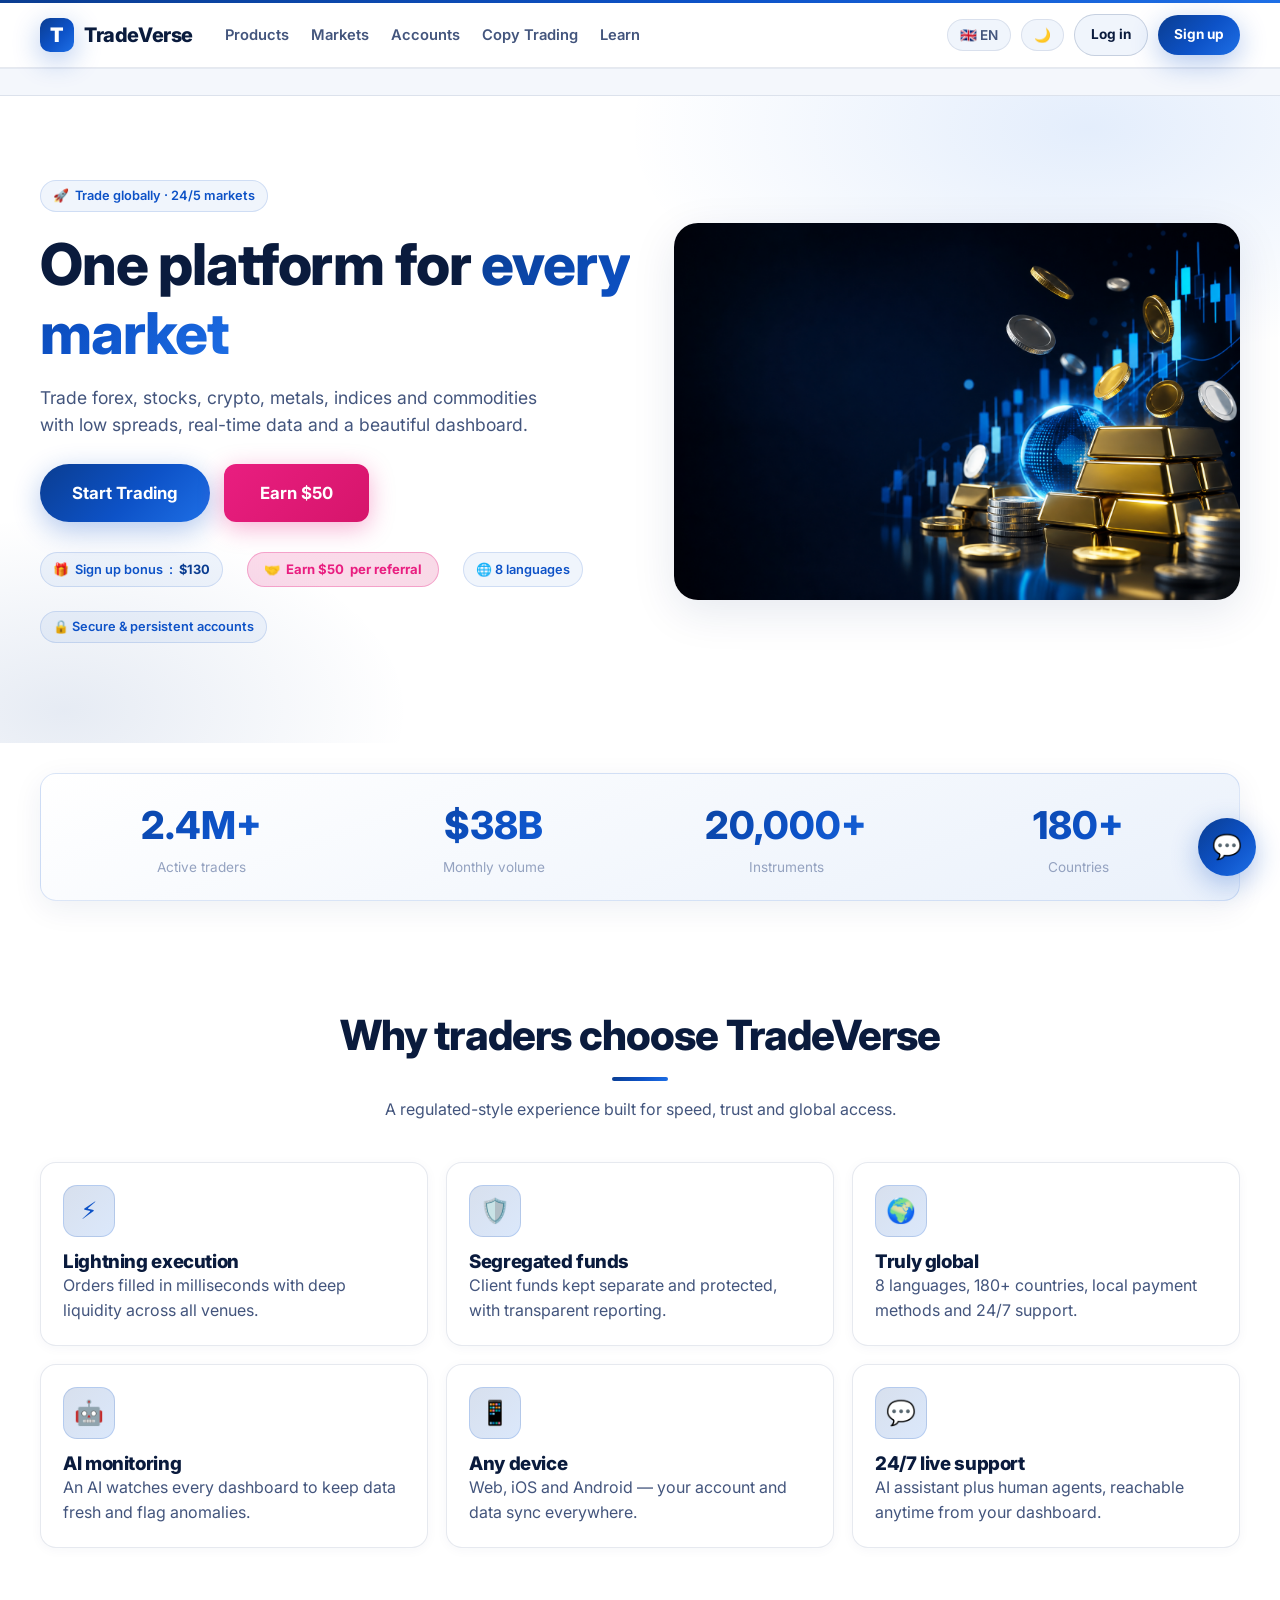
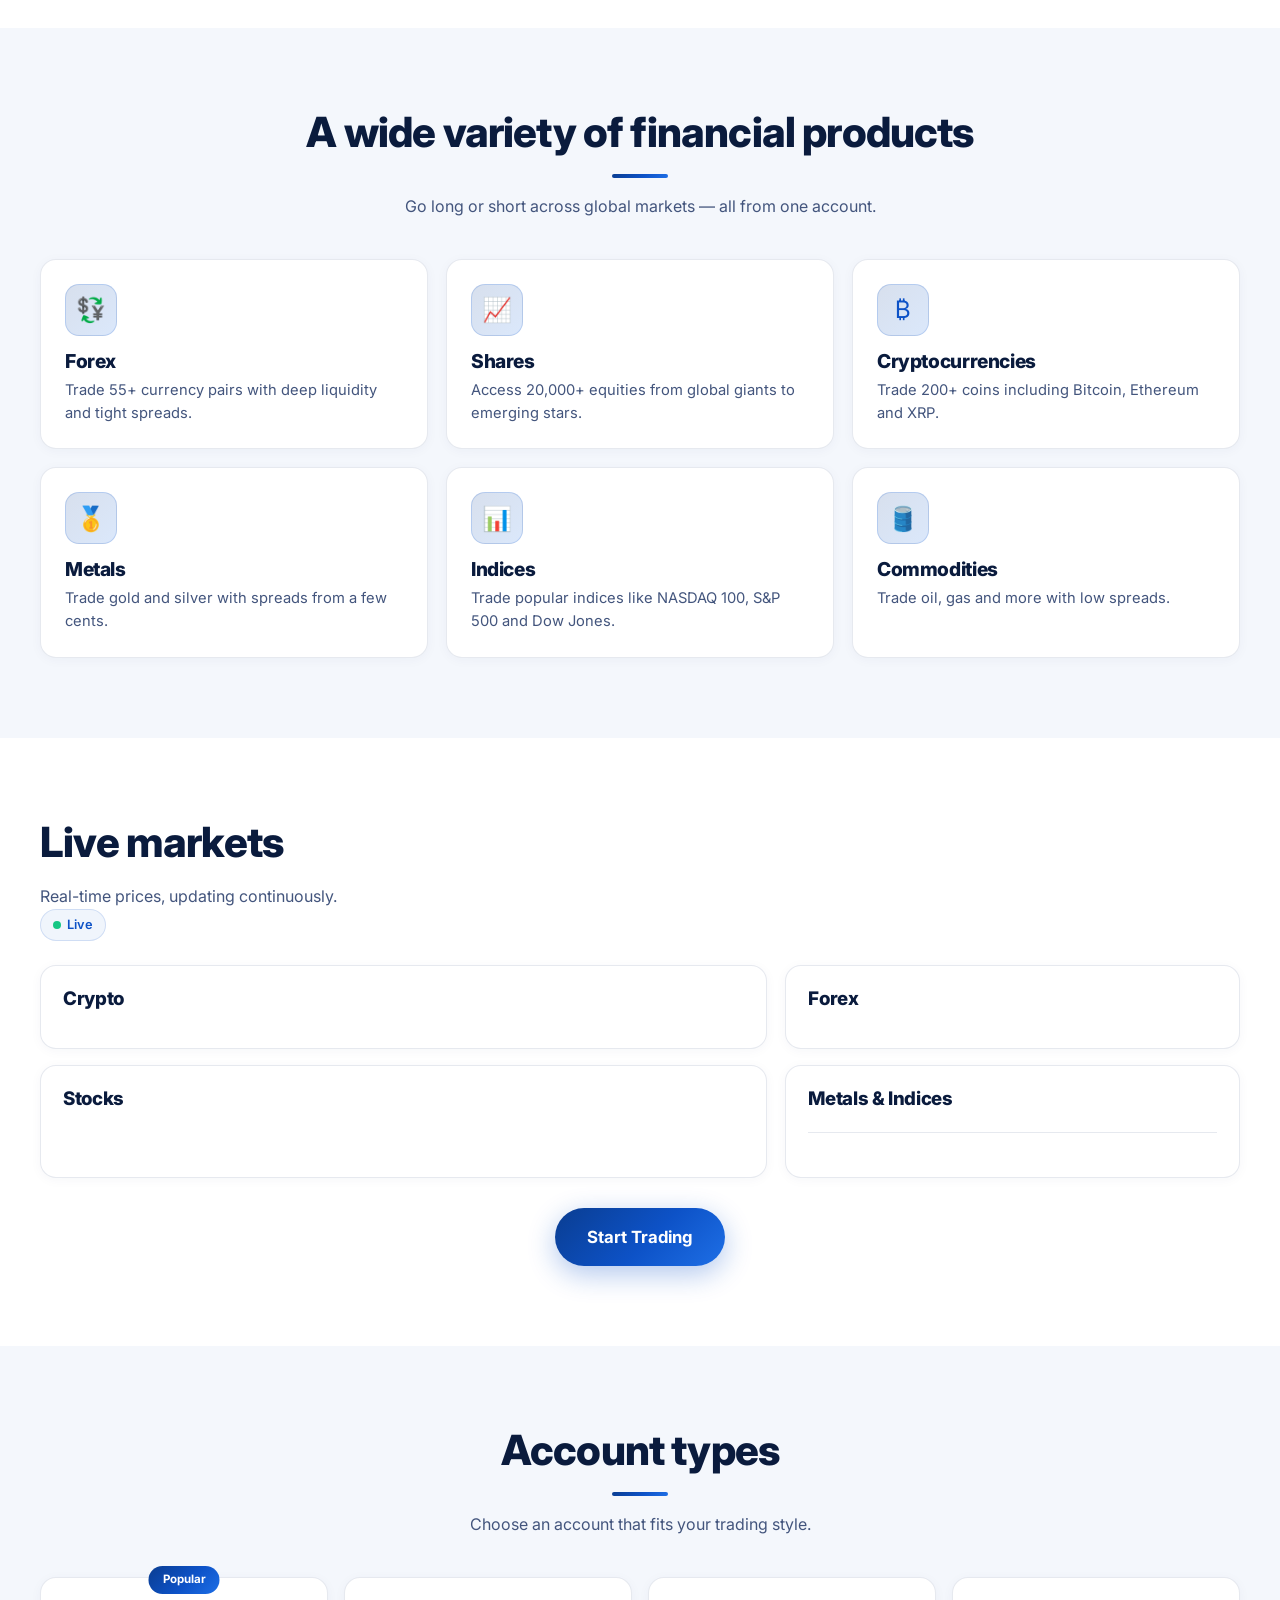
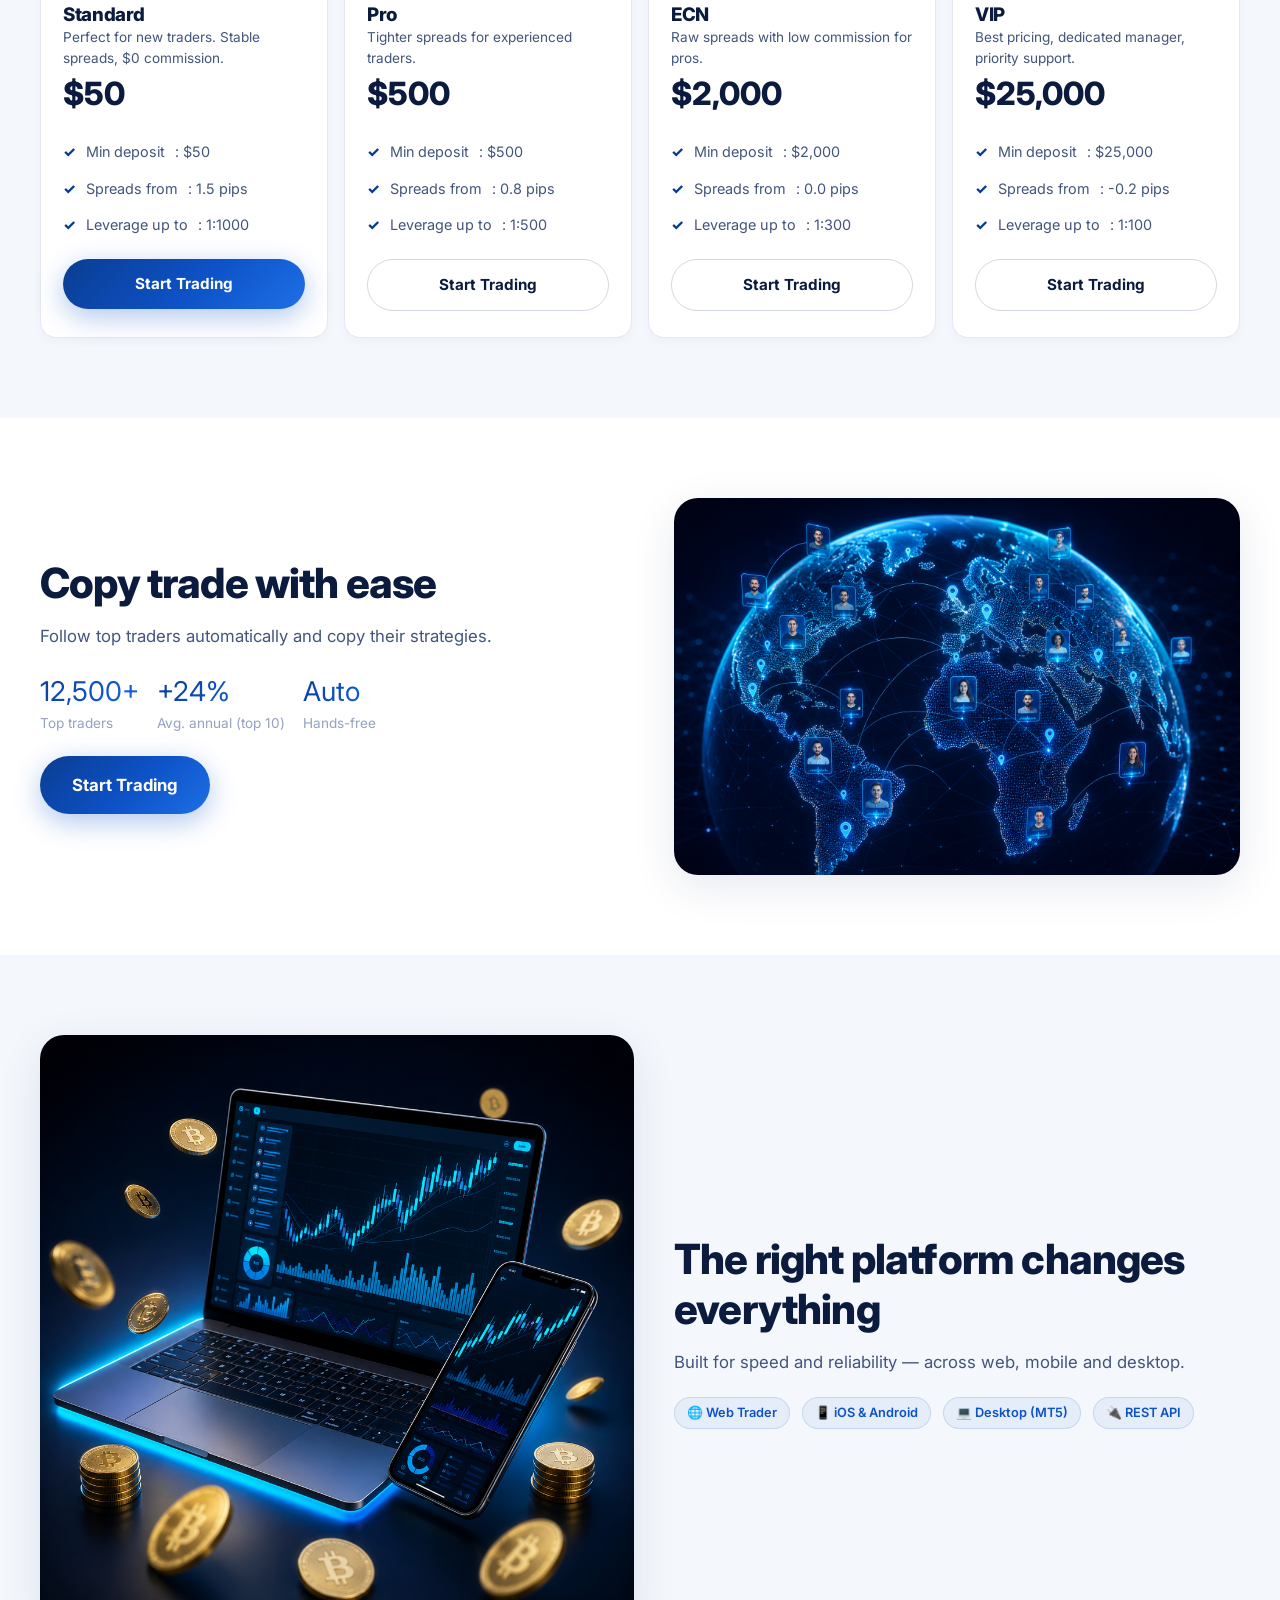
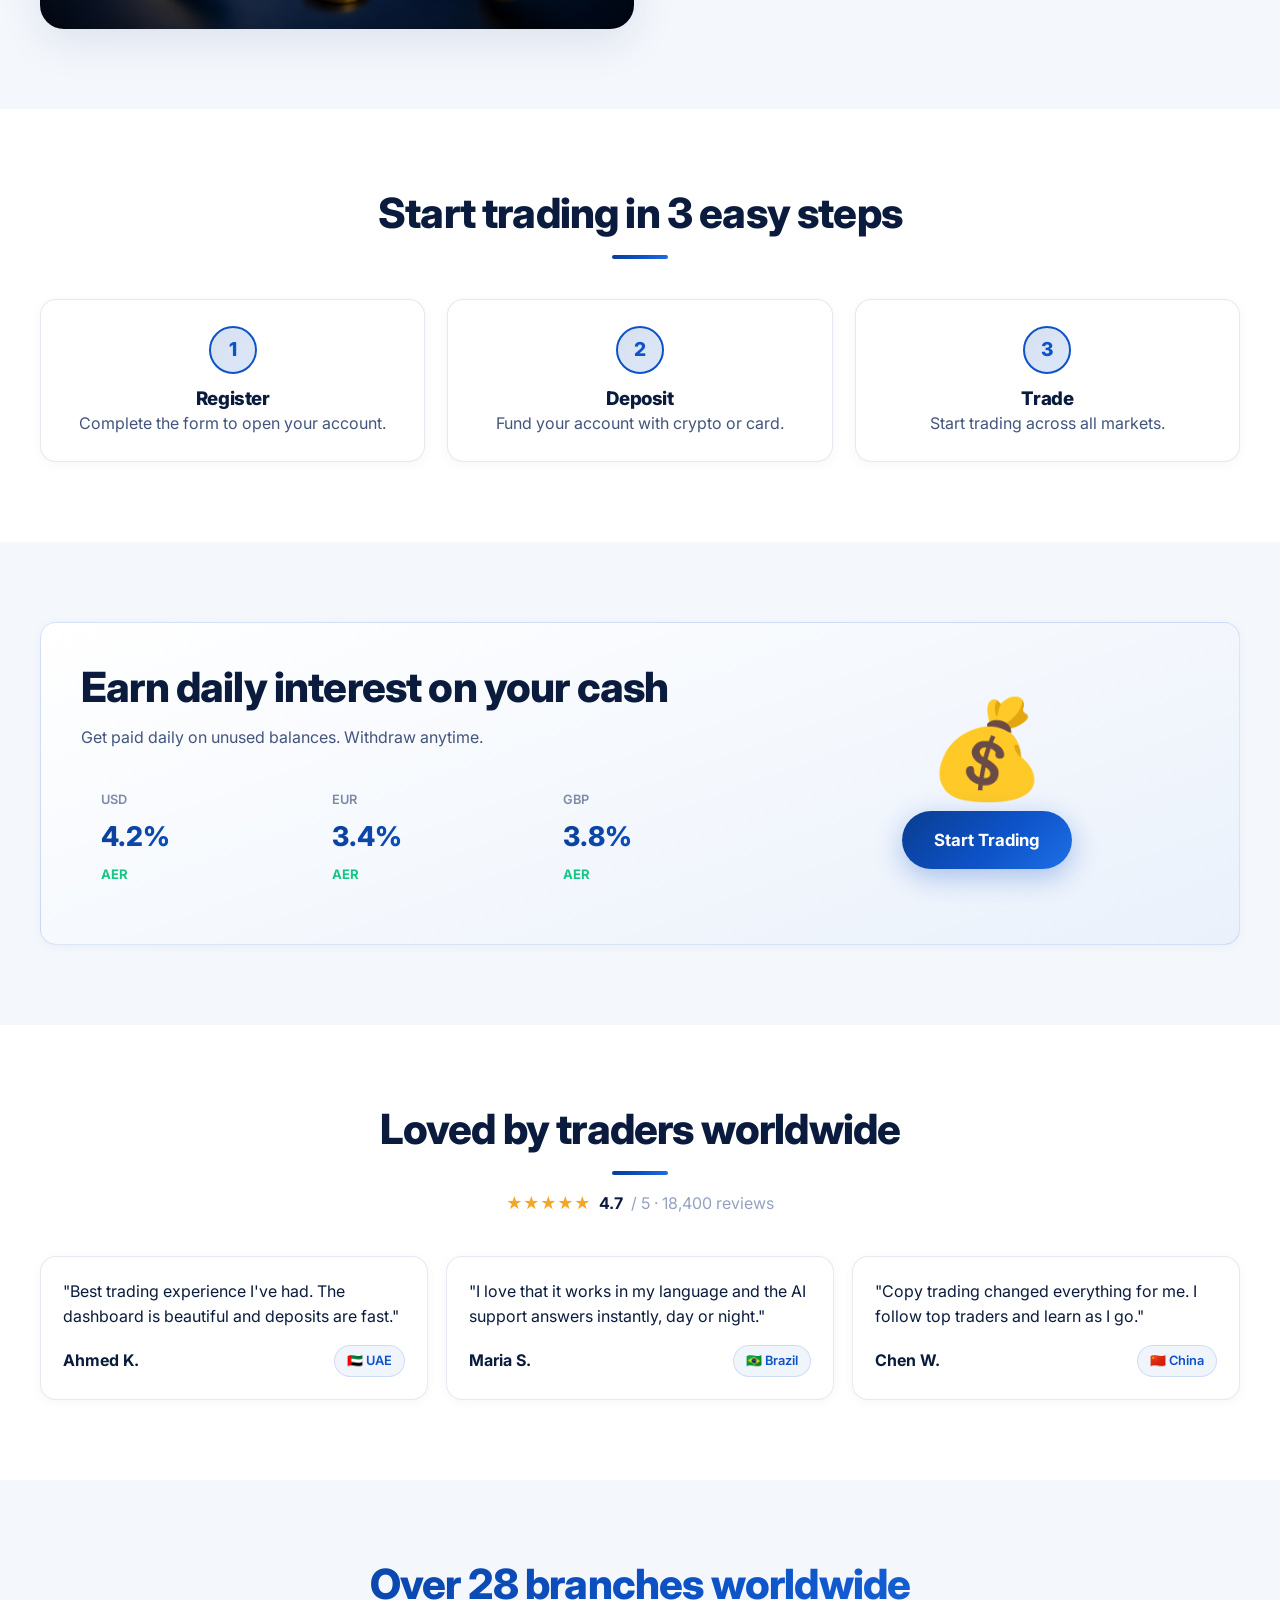
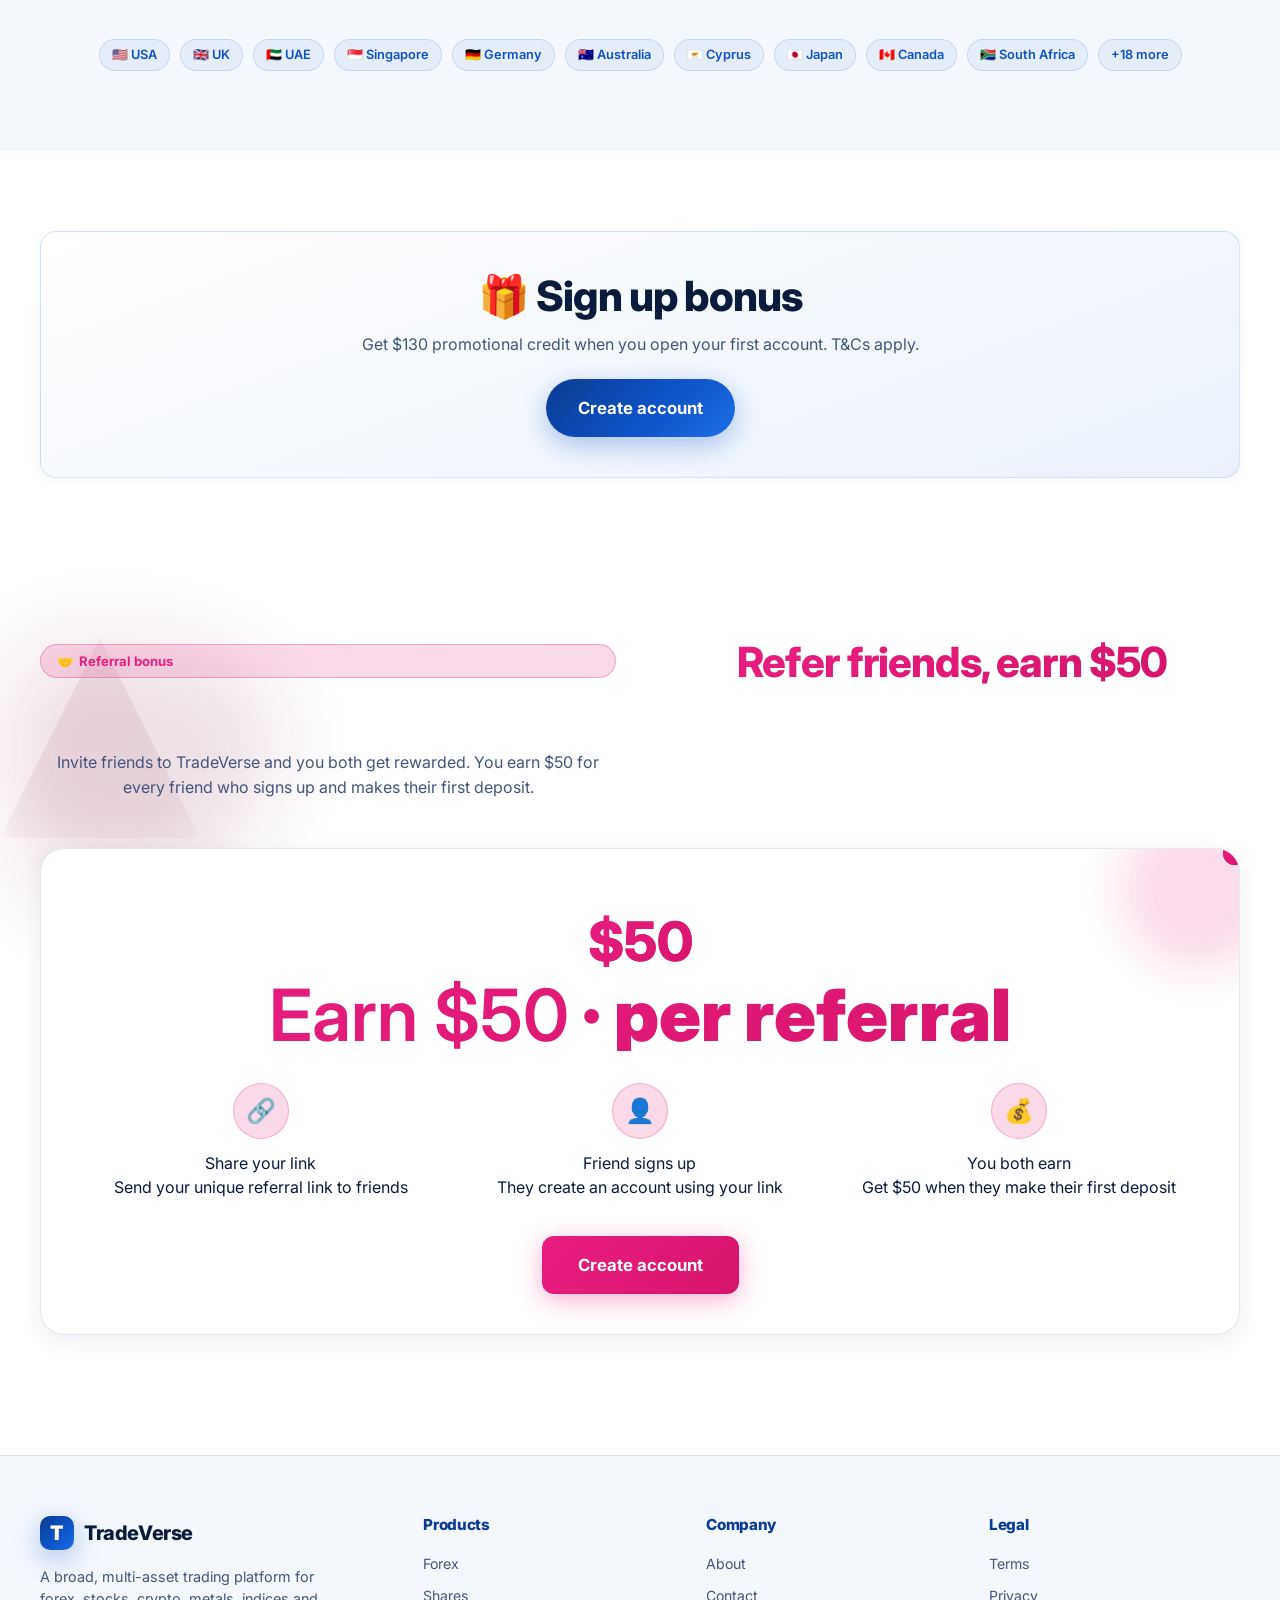
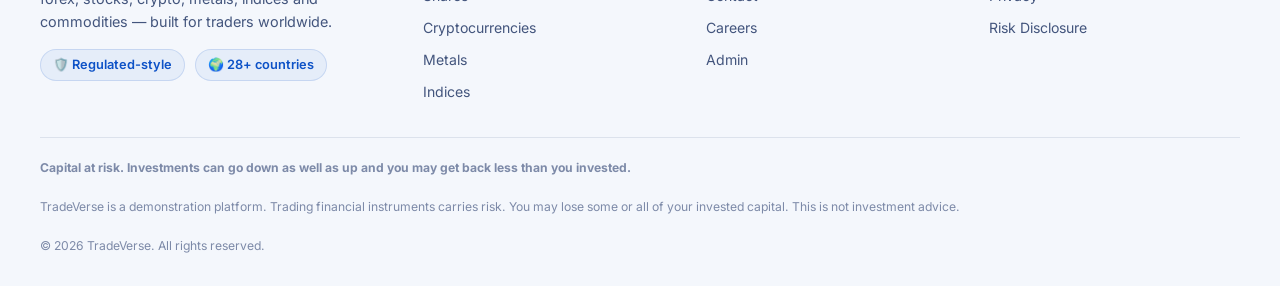
==== commit 13cf0faf: "Redesign: deep blue & white landing page theme - New deep blue palette (#0a3d91, #0d52c7, #1e6fe6) r" ====
--- a/index.html
+++ b/index.html
@@ -1,5 +1,5 @@
 <!DOCTYPE html>
-<html lang="en" data-theme="dark">
+<html lang="en" data-theme="light">
 <head>
 <meta charset="UTF-8">
 <meta name="viewport" content="width=device-width, initial-scale=1.0">
@@ -11,6 +11,7 @@
 <script src="https://sites.super.myninja.ai/_assets/ninja-daytona-script.js"></script>
 </head>
 <body>
+<div class="blue-accent-bar"></div>
 <div id="nav"></div>
 <div id="ticker"></div>
 
--- a/css/theme.css
+++ b/css/theme.css
@@ -4,11 +4,13 @@
    ===================================================================== */
 
 :root {
-  /* Brand accent — primary cyan/blue */
-  --accent: #00b8d4;
-  --accent-2: #0a84ff;
-  --accent-grad: linear-gradient(135deg, #0a84ff 0%, #00b8d4 100%);
-  --accent-grad-soft: linear-gradient(135deg, rgba(10,132,255,.18), rgba(0,184,212,.18));
+  /* Brand accent — deep blue (richer, more premium) */
+  --accent: #0a3d91;
+  --accent-2: #0d52c7;
+  --accent-3: #1e6fe6;
+  --accent-grad: linear-gradient(135deg, #0a3d91 0%, #0d52c7 55%, #1e6fe6 100%);
+  --accent-grad-soft: linear-gradient(135deg, rgba(10,61,145,.16), rgba(30,111,230,.16));
+  --accent-glow: 0 8px 28px rgba(13,82,199,.32);
 
   /* Pink/magenta accent — OANDA TMS inspired */
   --pink: #e91e80;
@@ -56,25 +58,25 @@
   --nav-bg: rgba(7,13,26,.82);
 }
 
-/* ---------- LIGHT ---------- */
+/* ---------- LIGHT (blue & white — landing default) ---------- */
 [data-theme="light"] {
-  --bg: #f4f7fc;
-  --bg-2: #ffffff;
-  --bg-3: #eef3fb;
+  --bg: #ffffff;
+  --bg-2: #f4f7fc;
+  --bg-3: #eaf1fb;
   --card: #ffffff;
   --card-2: #f7faff;
   --elev: #ffffff;
-  --border: rgba(15,23,42,.10);
-  --border-2: rgba(15,23,42,.16);
-  --text: #0b1a36;
-  --text-2: #46587e;
-  --text-3: #8190b0;
-  --muted: #9aa7c4;
-  --chip: rgba(15,23,42,.05);
-  --glass: rgba(255,255,255,.8);
-  --nav-bg: rgba(255,255,255,.85);
-  --shadow: 0 10px 40px rgba(15,23,42,.12);
-  --shadow-soft: 0 6px 20px rgba(15,23,42,.08);
+  --border: rgba(10,40,95,.10);
+  --border-2: rgba(10,40,95,.18);
+  --text: #0a1b3d;
+  --text-2: #43557d;
+  --text-3: #7d8aa8;
+  --muted: #94a2c0;
+  --chip: rgba(13,82,199,.06);
+  --glass: rgba(255,255,255,.88);
+  --nav-bg: rgba(255,255,255,.9);
+  --shadow: 0 12px 44px rgba(10,40,95,.10);
+  --shadow-soft: 0 6px 22px rgba(10,40,95,.07);
 }
 
 * { box-sizing: border-box; margin: 0; padding: 0; }
@@ -125,8 +127,8 @@
   white-space: nowrap;
 }
 .btn:active { transform: translateY(1px) scale(.99); }
-.btn-primary { background: var(--accent-grad); color: #fff; box-shadow: 0 8px 24px rgba(0,184,212,.32); }
-.btn-primary:hover { box-shadow: 0 10px 32px rgba(0,184,212,.5); }
+.btn-primary { background: var(--accent-grad); color: #fff; box-shadow: var(--accent-glow); }
+.btn-primary:hover { box-shadow: 0 12px 36px rgba(13,82,199,.5); transform: translateY(-2px); }
 .btn-ghost { background: var(--chip); color: var(--text); border: 1px solid var(--border-2); }
 .btn-ghost:hover { background: var(--card-2); }
 .btn-outline { background: transparent; color: var(--text); border: 1.5px solid var(--border-2); }
@@ -167,7 +169,7 @@
 .brand-mark {
   width: 34px; height: 34px; border-radius: 10px; background: var(--accent-grad);
   display: grid; place-items: center; color: #fff; font-weight: 900;
-  box-shadow: 0 6px 18px rgba(0,184,212,.4);
+  box-shadow: var(--accent-glow);
 }
 .nav-links { display: flex; gap: 22px; margin-left: 14px; }
 .nav-links a { color: var(--text-2); font-weight: 600; font-size: .92rem; transition: color .15s; }
@@ -202,8 +204,13 @@
 .hero { position: relative; padding: 70px 0 90px; overflow: hidden; }
 .hero-bg-glow {
   position: absolute; inset: 0; pointer-events: none;
-  background: radial-gradient(60% 60% at 80% 10%, rgba(0,184,212,.18), transparent 60%),
-              radial-gradient(50% 50% at 10% 90%, rgba(10,132,255,.15), transparent 60%);
+  background: radial-gradient(60% 60% at 80% 10%, rgba(30,111,230,.18), transparent 60%),
+              radial-gradient(50% 50% at 10% 90%, rgba(10,61,145,.15), transparent 60%);
+}
+/* White landing hero accent — subtle blue mesh on white */
+[data-theme="light"] .hero-bg-glow {
+  background: radial-gradient(60% 60% at 85% 5%, rgba(30,111,230,.12), transparent 60%),
+              radial-gradient(45% 50% at 5% 95%, rgba(10,61,145,.10), transparent 60%);
 }
 .hero-grid { display: grid; grid-template-columns: 1.05fr 1fr; gap: 40px; align-items: center; }
 .hero-img { position: relative; }
@@ -231,7 +238,7 @@
 @media (max-width: 980px) { .acct-grid { grid-template-columns: repeat(2,1fr); } }
 @media (max-width: 560px) { .acct-grid { grid-template-columns: 1fr; } }
 .acct-card { padding: 26px 22px; position: relative; }
-.acct-card.feat { border-color: var(--accent); box-shadow: 0 0 0 1px var(--accent), 0 14px 40px rgba(0,184,212,.18); }
+.acct-card.feat { border-color: var(--accent-2); box-shadow: 0 0 0 1px var(--accent-2), 0 14px 40px rgba(13,82,199,.18); }
 .acct-card .price { font-size: 2rem; font-weight: 800; }
 .acct-card ul { list-style: none; margin: 16px 0; }
 .acct-card li { display: flex; gap: 10px; padding: 7px 0; color: var(--text-2); font-size: .9rem; }
@@ -304,7 +311,7 @@
 .watch-item:last-child { border: none; }
 
 /* support chat widget */
-.chat-fab { position: fixed; bottom: 24px; right: 24px; width: 58px; height: 58px; border-radius: 50%; background: var(--accent-grad); color: #fff; display: grid; place-items: center; font-size: 1.5rem; box-shadow: 0 10px 30px rgba(0,184,212,.45); z-index: 200; cursor: pointer; }
+.chat-fab { position: fixed; bottom: 24px; right: 24px; width: 58px; height: 58px; border-radius: 50%; background: var(--accent-grad); color: #fff; display: grid; place-items: center; font-size: 1.5rem; box-shadow: var(--accent-glow); z-index: 200; cursor: pointer; }
 .chat-panel { position: fixed; bottom: 96px; right: 24px; width: 360px; max-width: calc(100vw - 32px); height: 480px; max-height: calc(100vh - 140px); background: var(--card); border: 1px solid var(--border-2); border-radius: var(--r); box-shadow: var(--shadow); display: flex; flex-direction: column; z-index: 200; overflow: hidden; }
 .chat-head { padding: 16px; background: var(--accent-grad); color: #fff; display: flex; align-items: center; gap: 10px; }
 .chat-body { flex: 1; overflow-y: auto; padding: 16px; display: flex; flex-direction: column; gap: 10px; }
@@ -433,3 +440,84 @@
 .referral-badge-completed { background: var(--pink-grad-soft); color: var(--pink); padding: 4px 12px; border-radius: 999px; font-size: .76rem; font-weight: 700; }
 .copy-btn { background: var(--pink-grad); color: #fff; border-radius: 8px; padding: 8px 16px; font-size: .85rem; font-weight: 700; cursor: pointer; border: none; white-space: nowrap; transition: transform .15s; }
 .copy-btn:hover { transform: translateY(-1px); }
+
+/* =====================================================================
+   BLUE & WHITE LANDING — deep blue accents on clean white
+   ===================================================================== */
+
+/* Refined section heading with deep-blue underline accent */
+.section .h2 { position: relative; }
+.center .h2::after {
+  content: ''; display: block; width: 56px; height: 4px; border-radius: 999px;
+  background: var(--accent-grad); margin: 16px auto 0;
+}
+
+/* Hero on white: bigger, bolder headline with deep-blue gradient word */
+[data-theme="light"] .hero { padding: 84px 0 100px; }
+[data-theme="light"] .hero .h1 { font-weight: 800; }
+[data-theme="light"] .hero .grad-text {
+  background: var(--accent-grad);
+  -webkit-background-clip: text; background-clip: text;
+  -webkit-text-fill-color: transparent;
+}
+
+/* Clean white cards with a soft blue hover lift on landing */
+[data-theme="light"] .card {
+  background: #fff; border: 1px solid var(--border);
+  box-shadow: 0 2px 12px rgba(10,40,95,.04);
+}
+[data-theme="light"] .card-hover:hover {
+  transform: translateY(-6px);
+  border-color: rgba(13,82,199,.35);
+  box-shadow: 0 18px 48px rgba(10,40,95,.12);
+}
+
+/* Product icons — soft blue tint on white */
+[data-theme="light"] .product-icon {
+  background: var(--accent-grad-soft);
+  border: 1px solid rgba(13,82,199,.18);
+  color: var(--accent-2);
+}
+
+/* Chips on white — subtle blue tint */
+[data-theme="light"] .chip {
+  background: rgba(13,82,199,.06);
+  border: 1px solid rgba(13,82,199,.14);
+  color: var(--accent-2);
+}
+
+/* Stat strip — becomes a clean white card with blue numbers on landing */
+[data-theme="light"] .stat-strip {
+  background: #fff; border: 1px solid var(--border);
+  box-shadow: 0 8px 30px rgba(10,40,95,.07);
+}
+[data-theme="light"] .stat .grad-text { background: var(--accent-grad); -webkit-background-clip: text; background-clip: text; -webkit-text-fill-color: transparent; }
+
+/* Step numbers — deep blue ring on white */
+[data-theme="light"] .step-num { border-color: var(--accent-2); color: var(--accent-2); background: var(--accent-grad-soft); }
+
+/* Gradient feature cards (earn / bonus) — deep blue gradient on white */
+[data-theme="light"] .card-grad {
+  background: linear-gradient(160deg, #ffffff 0%, #eaf1fb 100%);
+  border: 1px solid rgba(13,82,199,.14);
+}
+
+/* Nav on white — crisp with blue brand */
+[data-theme="light"] .nav { box-shadow: 0 1px 0 rgba(10,40,95,.06); }
+[data-theme="light"] .nav-links a:hover { color: var(--accent-2); }
+[data-theme="light"] .selector { color: var(--text-2); }
+
+/* Footer on white — deep blue heading accents */
+[data-theme="light"] .footer { background: #f4f7fc; }
+[data-theme="light"] .footer h4 { color: var(--accent); }
+[data-theme="light"] .footer a:hover { color: var(--accent-2); }
+
+/* Theme toggle knob uses deep blue */
+[data-theme="light"] .toggle::after { background: var(--accent-grad); }
+
+/* Bonus / earn KPI values — deep blue gradient text on white */
+[data-theme="light"] .kpi .grad-text,
+[data-theme="light"] .kpi .val.grad-text { background: var(--accent-grad); -webkit-background-clip: text; background-clip: text; -webkit-text-fill-color: transparent; }
+
+/* Deep-blue top accent line on the whole landing nav */
+.blue-accent-bar { height: 3px; background: var(--accent-grad); width: 100%; }
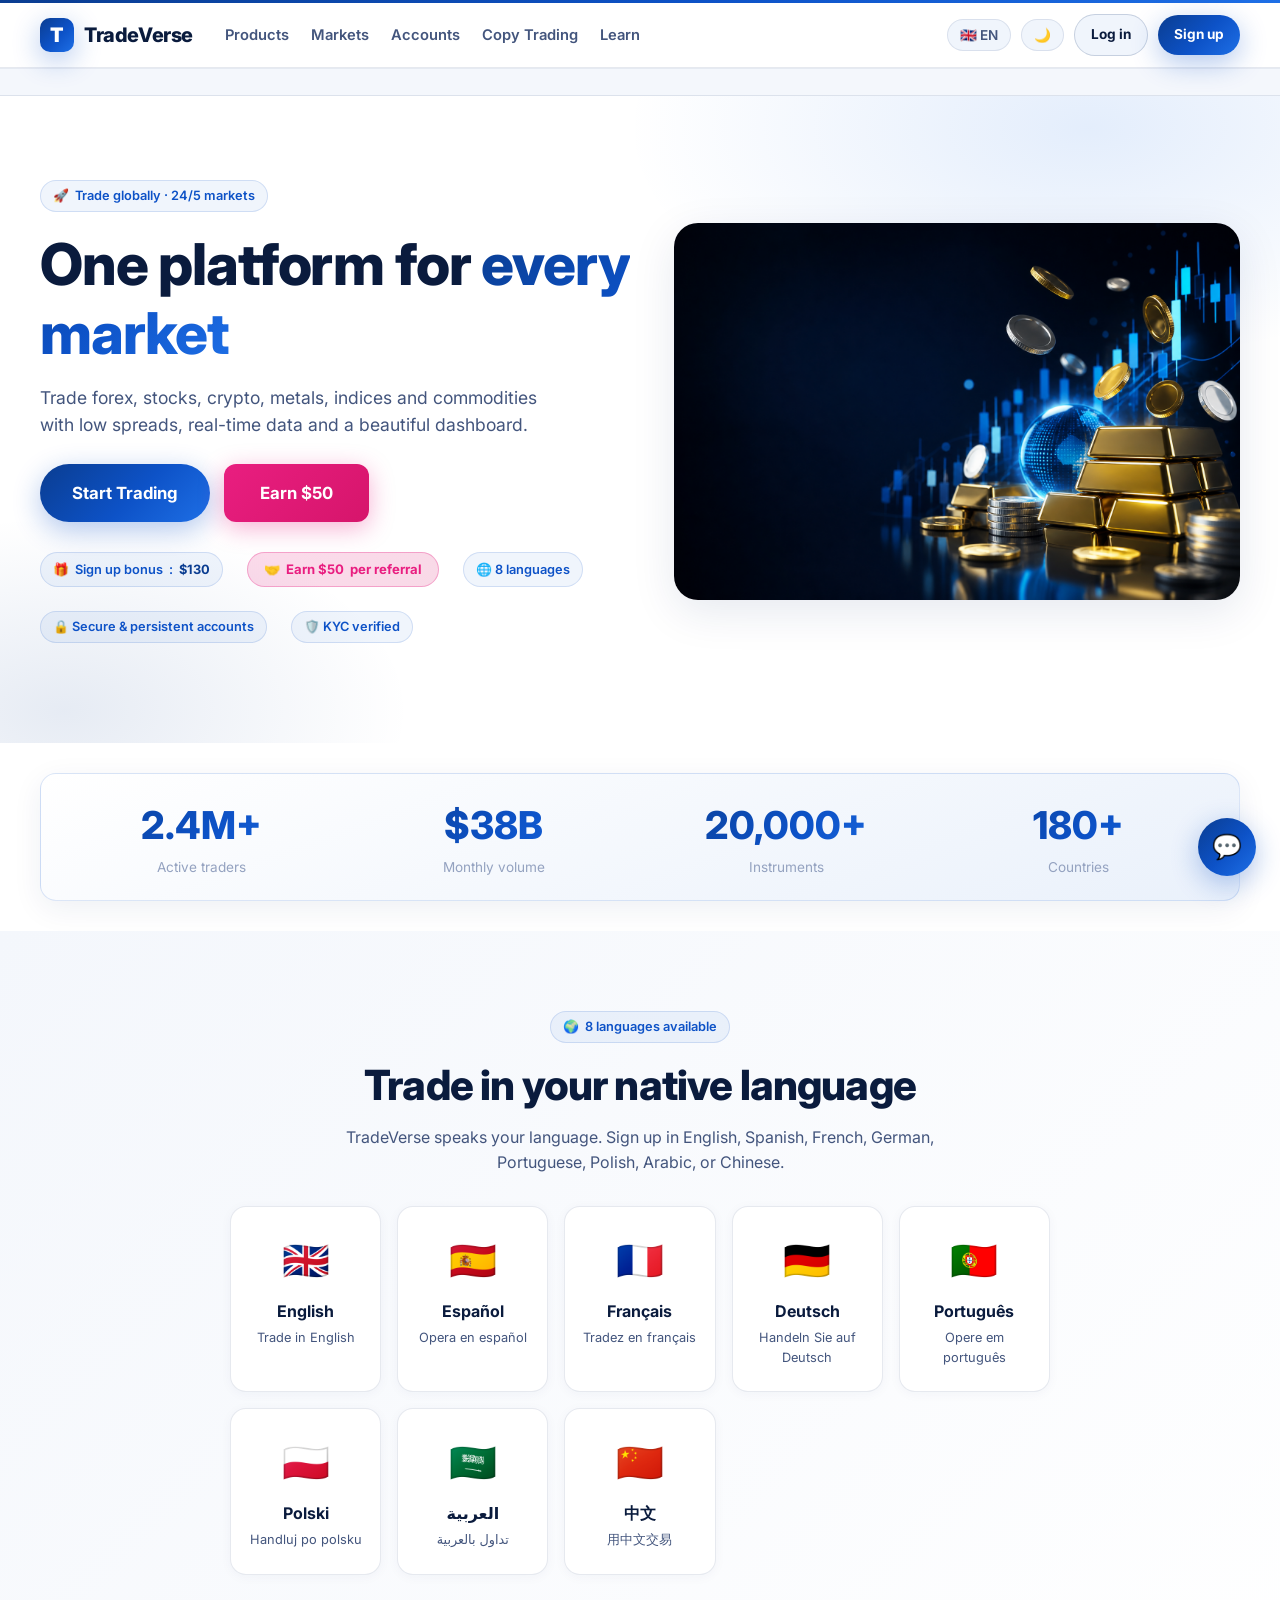
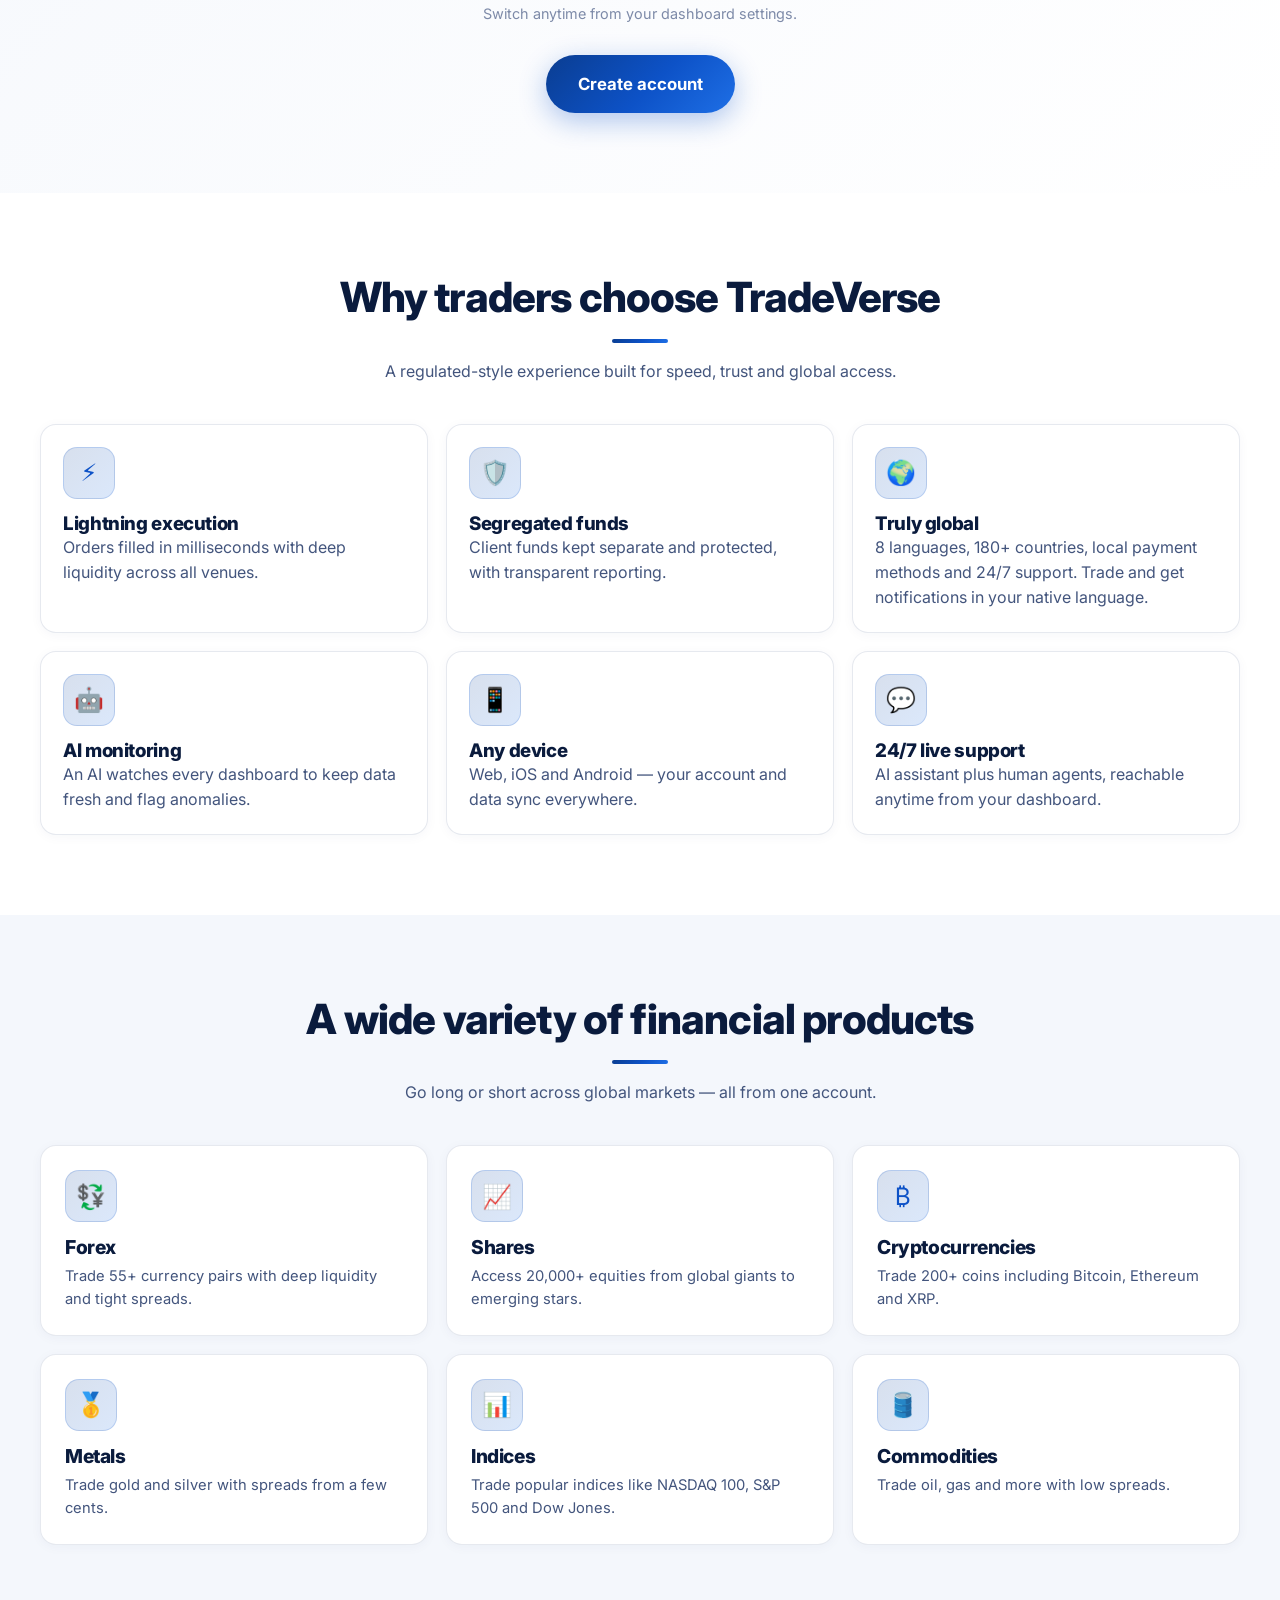
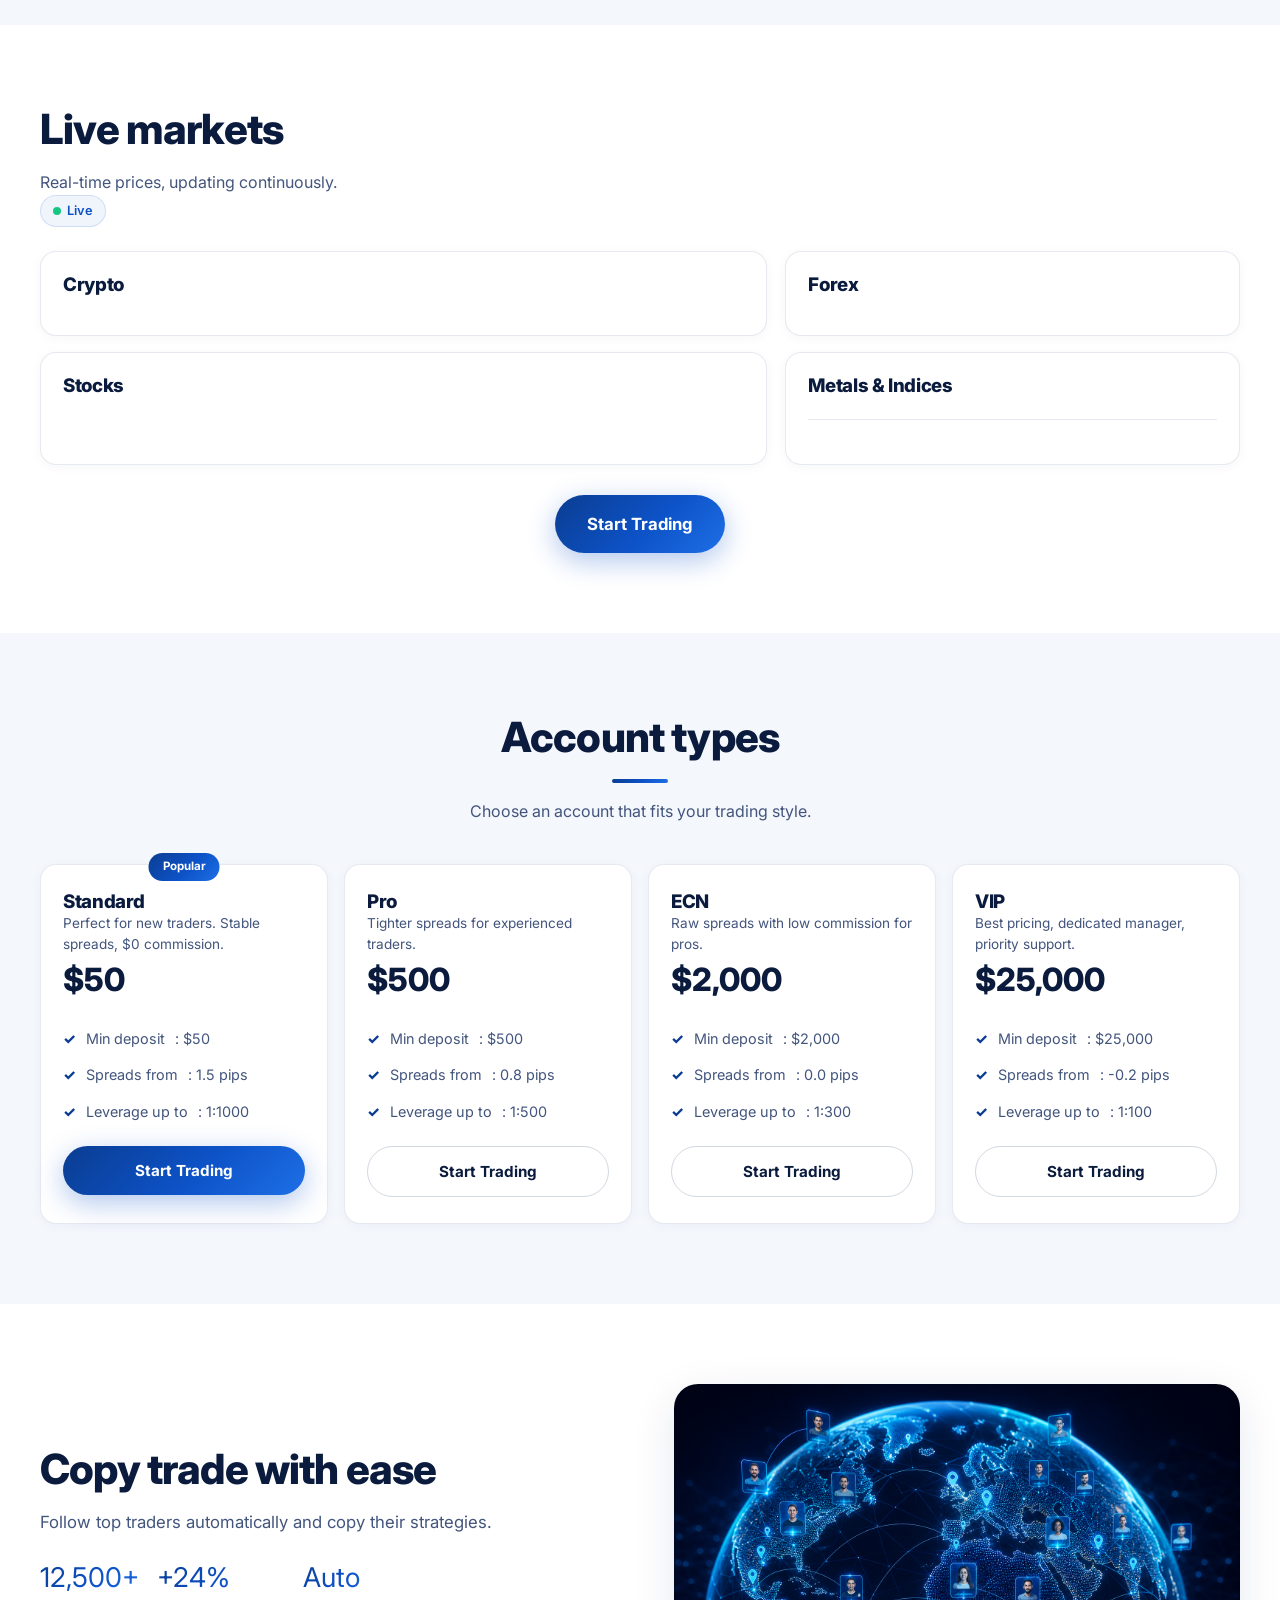
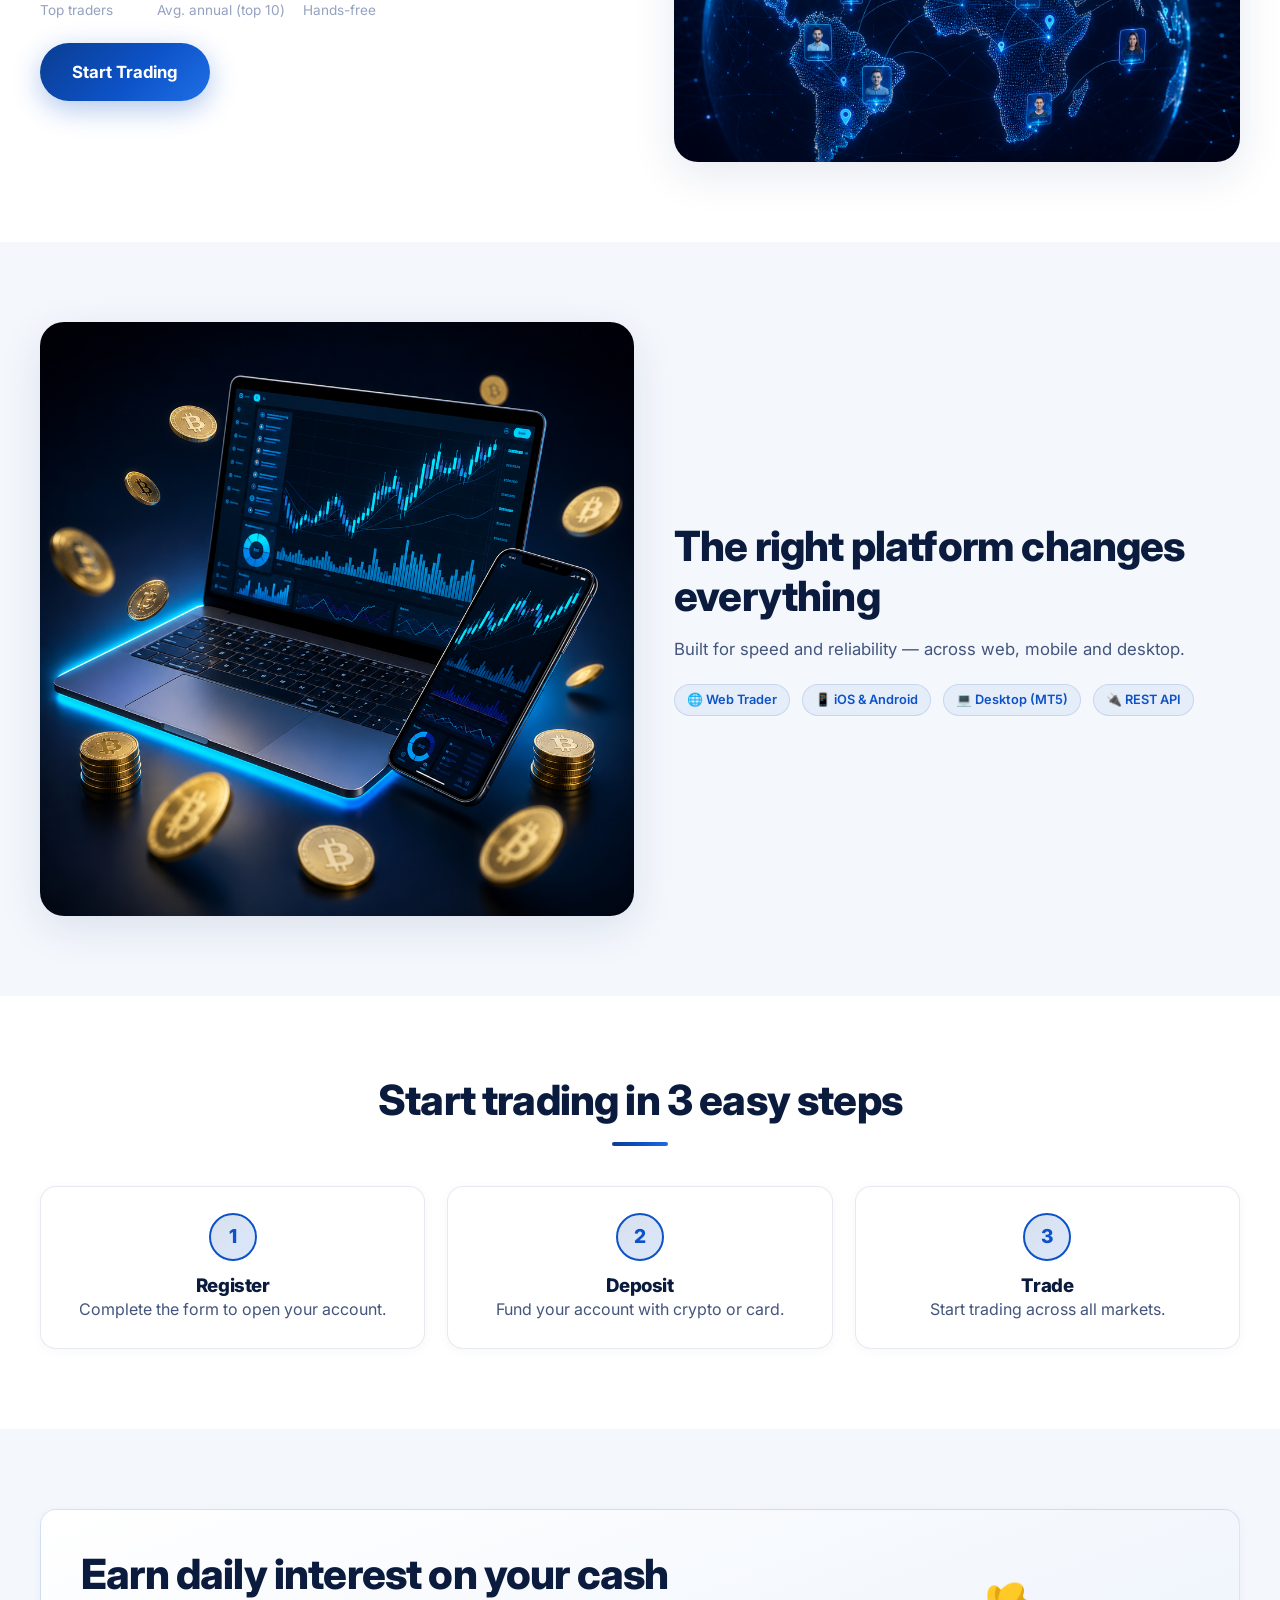
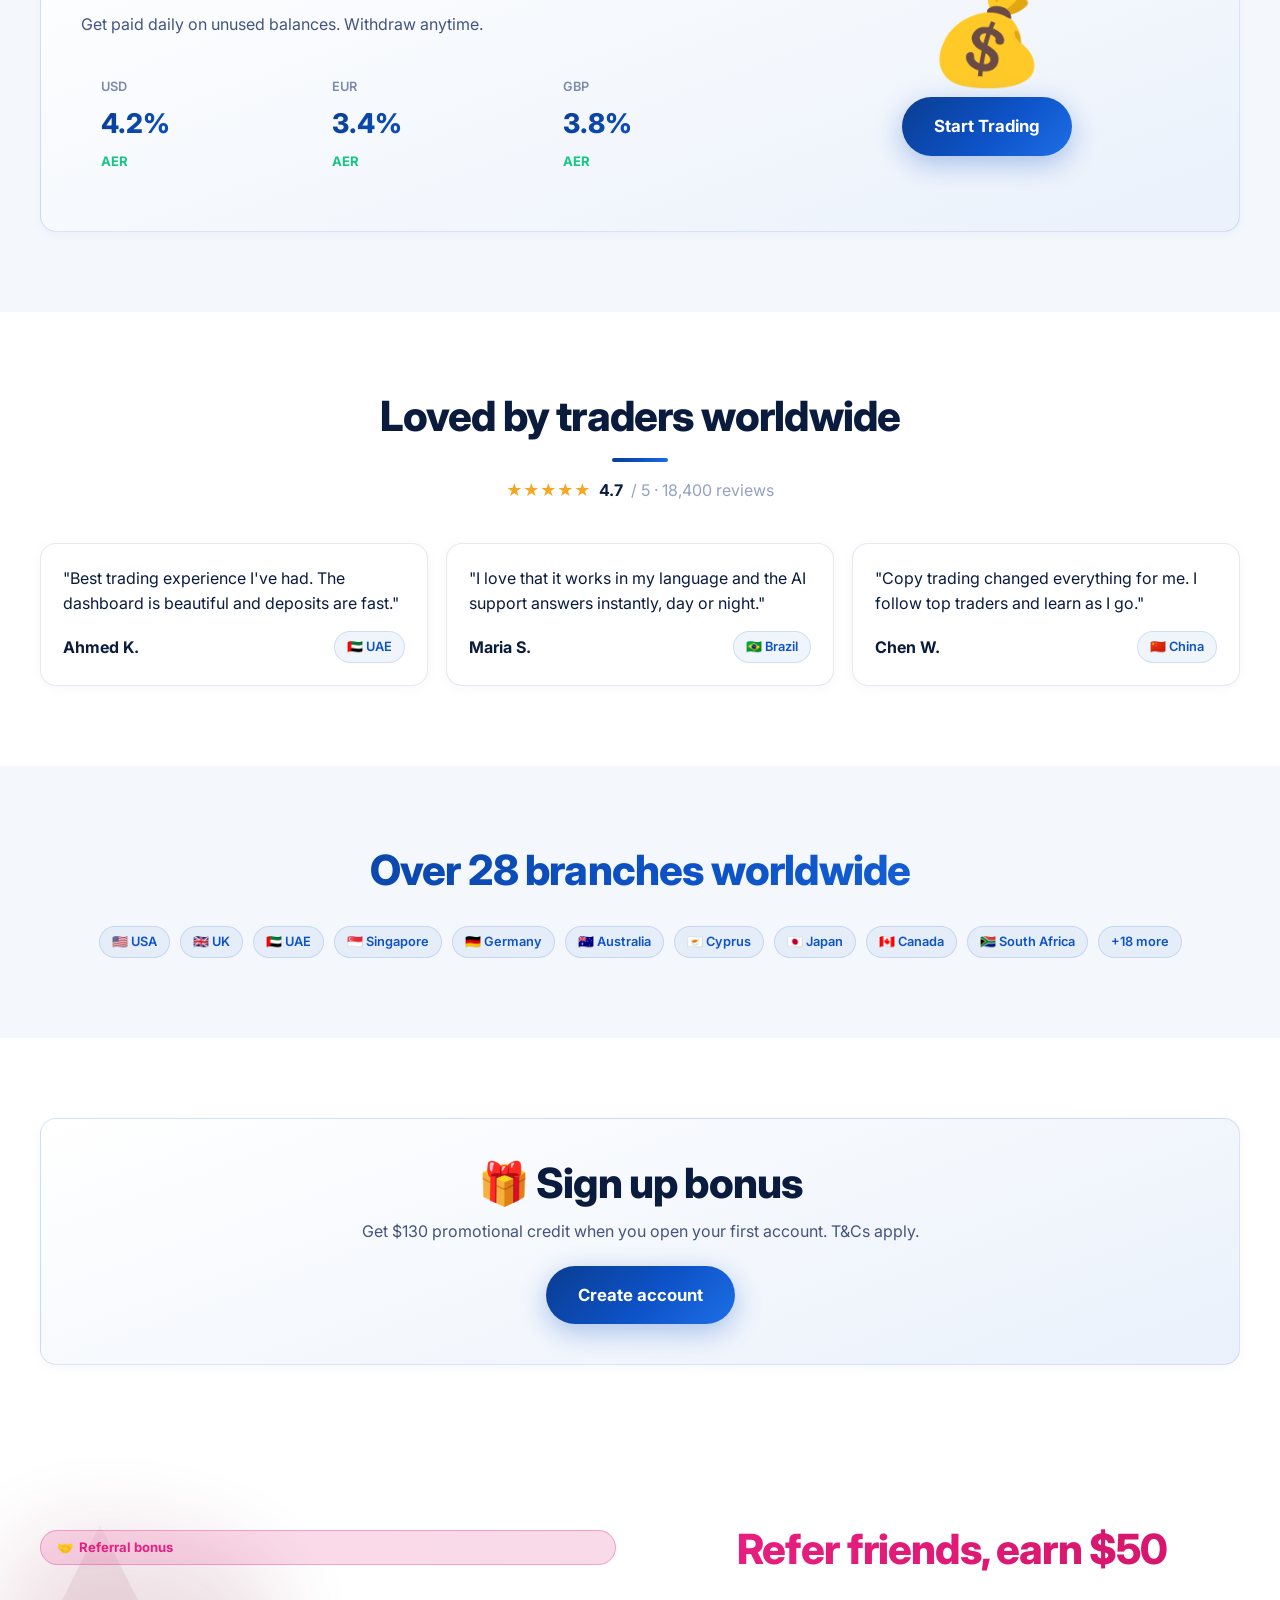
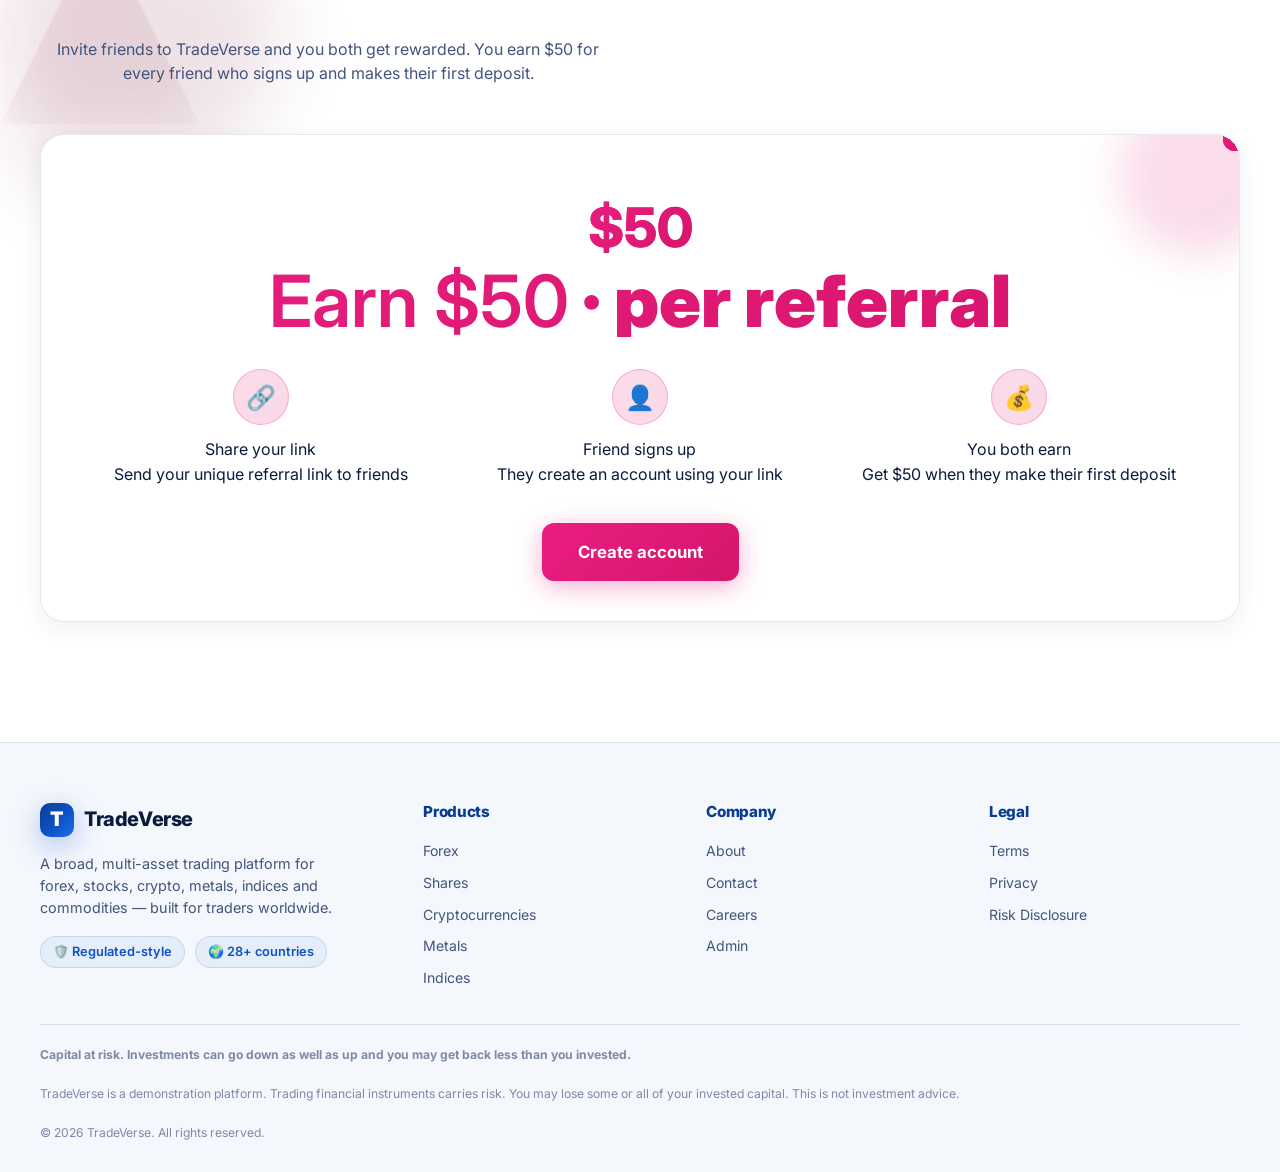
==== commit e94cdb05: "Add copy trading, social feed, competitions, staking, advanced charts, economic calendar, advanced o" ====
--- a/index.html
+++ b/index.html
@@ -32,6 +32,7 @@
         <span class="pink-chip">🤝 <span data-i18n="ref_earn">Earn $50</span> <span data-i18n="ref_per_referral">per referral</span></span>
         <span class="chip">🌐 8 languages</span>
         <span class="chip">🔒 Secure & persistent accounts</span>
+        <span class="chip">🛡️ KYC verified</span>
       </div>
     </div>
     <div class="hero-img fade-up"><img src="assets/images/hero-3d.png" alt="TradeVerse 3D financial assets"></div>
@@ -50,6 +51,59 @@
   </div>
 </section>
 
+<!-- MULTI-LANGUAGE SECTION -->
+<section class="section" id="languages" style="background:linear-gradient(135deg,var(--bg-2),var(--card));text-align:center">
+  <div class="container">
+    <span class="chip mb" style="margin-bottom:18px">🌍 <span data-i18n="lang_available">8 languages available</span></span>
+    <h2 class="h2" style="margin-bottom:14px" data-i18n="lang_trade_native">Trade in your native language</h2>
+    <p class="text-2" style="max-width:680px;margin:0 auto 32px" data-i18n="lang_trade_sub">TradeVerse speaks your language. Sign up in English, Spanish, French, German, Portuguese, Polish, Arabic, or Chinese.</p>
+    <div class="lang-grid" style="display:grid;grid-template-columns:repeat(auto-fit,minmax(130px,1fr));gap:16px;max-width:820px;margin:0 auto 28px">
+      <div class="card card-hover" style="padding:24px 16px;cursor:pointer" onclick="setLang('en');window.location.href='signup.html'">
+        <div style="font-size:2.4rem">🇬🇧</div>
+        <div style="font-weight:700;margin-top:8px">English</div>
+        <div class="text-2" style="font-size:.8rem;margin-top:4px">Trade in English</div>
+      </div>
+      <div class="card card-hover" style="padding:24px 16px;cursor:pointer" onclick="setLang('es');window.location.href='signup.html'">
+        <div style="font-size:2.4rem">🇪🇸</div>
+        <div style="font-weight:700;margin-top:8px">Español</div>
+        <div class="text-2" style="font-size:.8rem;margin-top:4px">Opera en español</div>
+      </div>
+      <div class="card card-hover" style="padding:24px 16px;cursor:pointer" onclick="setLang('fr');window.location.href='signup.html'">
+        <div style="font-size:2.4rem">🇫🇷</div>
+        <div style="font-weight:700;margin-top:8px">Français</div>
+        <div class="text-2" style="font-size:.8rem;margin-top:4px">Tradez en français</div>
+      </div>
+      <div class="card card-hover" style="padding:24px 16px;cursor:pointer" onclick="setLang('de');window.location.href='signup.html'">
+        <div style="font-size:2.4rem">🇩🇪</div>
+        <div style="font-weight:700;margin-top:8px">Deutsch</div>
+        <div class="text-2" style="font-size:.8rem;margin-top:4px">Handeln Sie auf Deutsch</div>
+      </div>
+      <div class="card card-hover" style="padding:24px 16px;cursor:pointer" onclick="setLang('pt');window.location.href='signup.html'">
+        <div style="font-size:2.4rem">🇵🇹</div>
+        <div style="font-weight:700;margin-top:8px">Português</div>
+        <div class="text-2" style="font-size:.8rem;margin-top:4px">Opere em português</div>
+      </div>
+      <div class="card card-hover" style="padding:24px 16px;cursor:pointer" onclick="setLang('pl');window.location.href='signup.html'">
+        <div style="font-size:2.4rem">🇵🇱</div>
+        <div style="font-weight:700;margin-top:8px">Polski</div>
+        <div class="text-2" style="font-size:.8rem;margin-top:4px">Handluj po polsku</div>
+      </div>
+      <div class="card card-hover" style="padding:24px 16px;cursor:pointer" onclick="setLang('ar');window.location.href='signup.html'">
+        <div style="font-size:2.4rem">🇸🇦</div>
+        <div style="font-weight:700;margin-top:8px">العربية</div>
+        <div class="text-2" style="font-size:.8rem;margin-top:4px">تداول بالعربية</div>
+      </div>
+      <div class="card card-hover" style="padding:24px 16px;cursor:pointer" onclick="setLang('zh');window.location.href='signup.html'">
+        <div style="font-size:2.4rem">🇨🇳</div>
+        <div style="font-weight:700;margin-top:8px">中文</div>
+        <div class="text-2" style="font-size:.8rem;margin-top:4px">用中文交易</div>
+      </div>
+    </div>
+    <p class="text-2" style="font-size:.9rem;color:var(--text-3)" data-i18n="lang_switch_anytime">Switch anytime from your dashboard settings.</p>
+    <div class="center mt-lg"><a href="signup.html" class="btn btn-primary btn-lg" data-i18n="signup_btn">Create account</a></div>
+  </div>
+</section>
+
 <!-- WHY -->
 <section class="section" id="why">
   <div class="container">
@@ -60,7 +114,7 @@
     <div class="products">
       <div class="card card-hover"><div class="product-icon">⚡</div><h3>Lightning execution</h3><p class="text-2">Orders filled in milliseconds with deep liquidity across all venues.</p></div>
       <div class="card card-hover"><div class="product-icon">🛡️</div><h3>Segregated funds</h3><p class="text-2">Client funds kept separate and protected, with transparent reporting.</p></div>
-      <div class="card card-hover"><div class="product-icon">🌍</div><h3>Truly global</h3><p class="text-2">8 languages, 180+ countries, local payment methods and 24/7 support.</p></div>
+      <div class="card card-hover"><div class="product-icon">🌍</div><h3>Truly global</h3><p class="text-2">8 languages, 180+ countries, local payment methods and 24/7 support. Trade and get notifications in your native language.</p></div>
       <div class="card card-hover"><div class="product-icon">🤖</div><h3>AI monitoring</h3><p class="text-2">An AI watches every dashboard to keep data fresh and flag anomalies.</p></div>
       <div class="card card-hover"><div class="product-icon">📱</div><h3>Any device</h3><p class="text-2">Web, iOS and Android — your account and data sync everywhere.</p></div>
       <div class="card card-hover"><div class="product-icon">💬</div><h3>24/7 live support</h3><p class="text-2">AI assistant plus human agents, reachable anytime from your dashboard.</p></div>
--- a/css/theme.css
+++ b/css/theme.css
@@ -154,6 +154,7 @@
 }
 .badge-up { color: var(--up); }
 .badge-down { color: var(--down); }
+.badge-warn { color: #e8a317; }
 .dot { width: 8px; height: 8px; border-radius: 50%; display: inline-block; }
 .dot-up { background: var(--up); }
 .dot-down { background: var(--down); }
